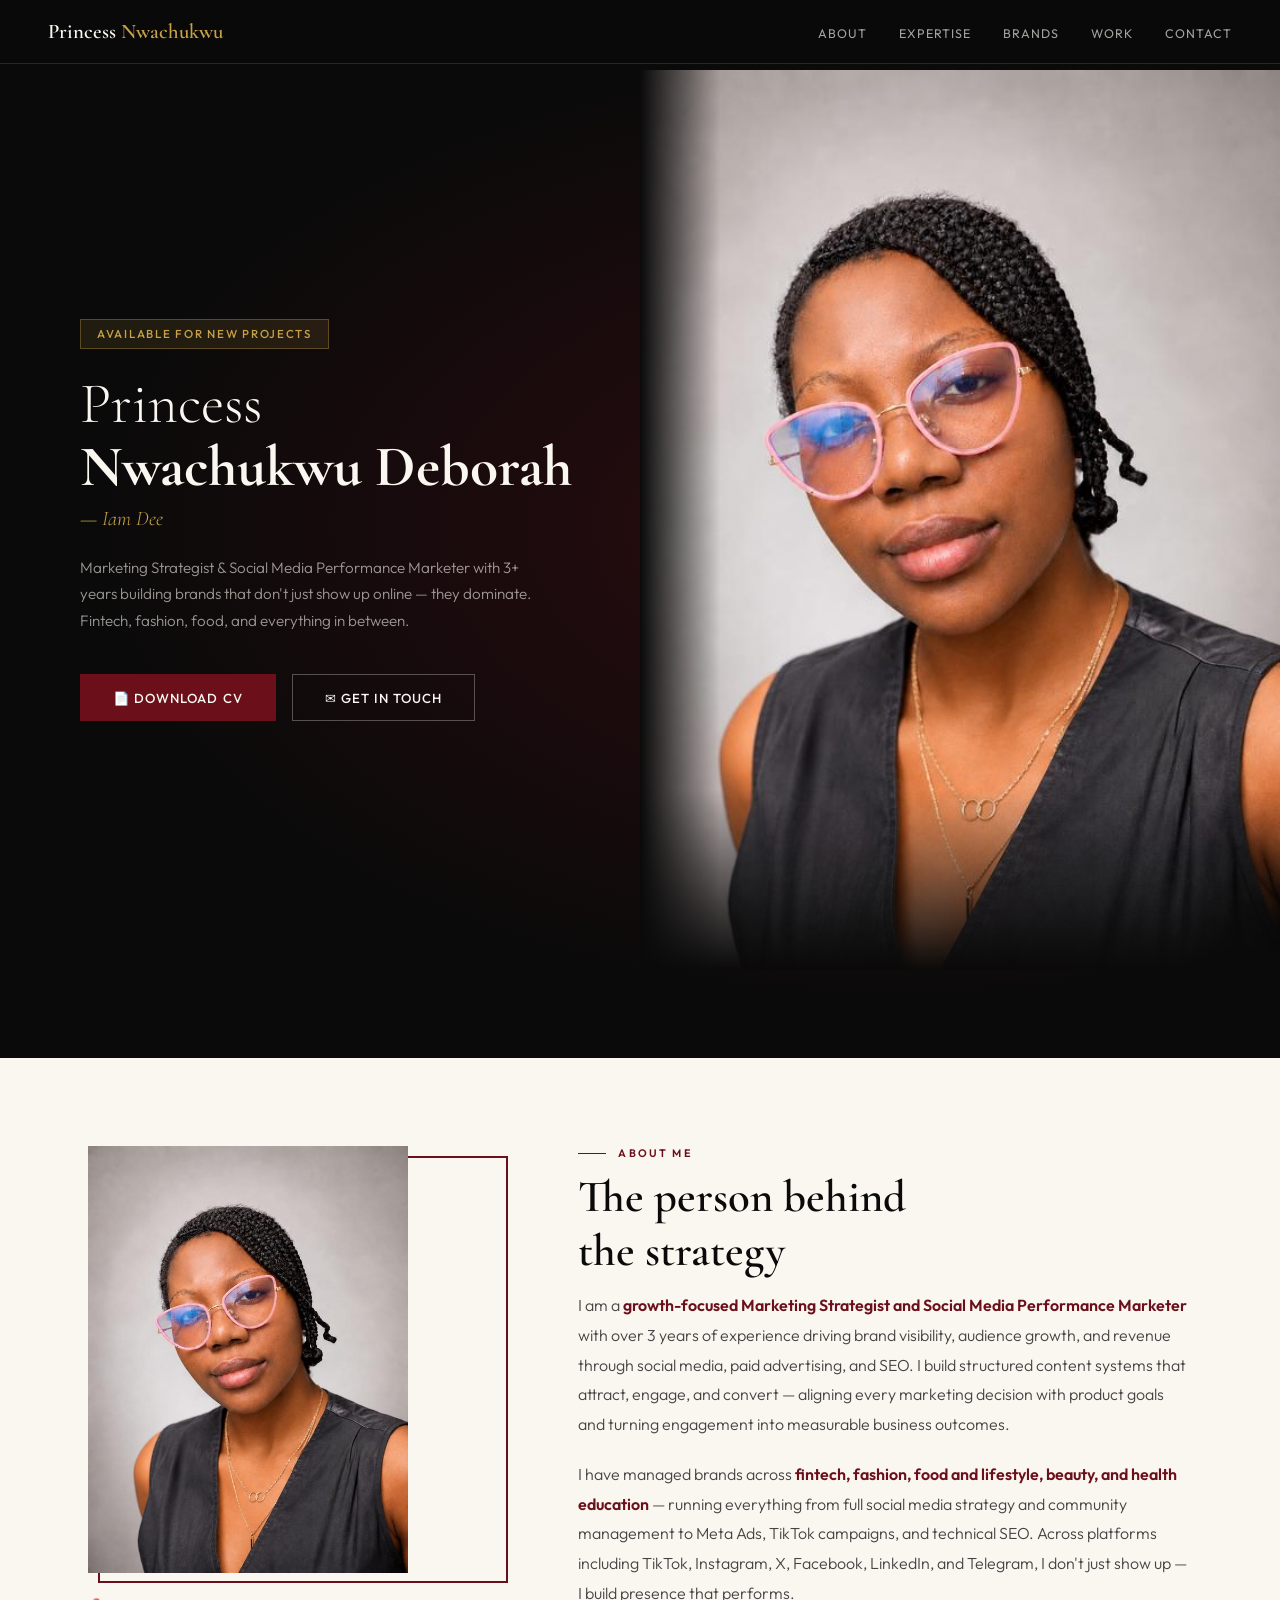
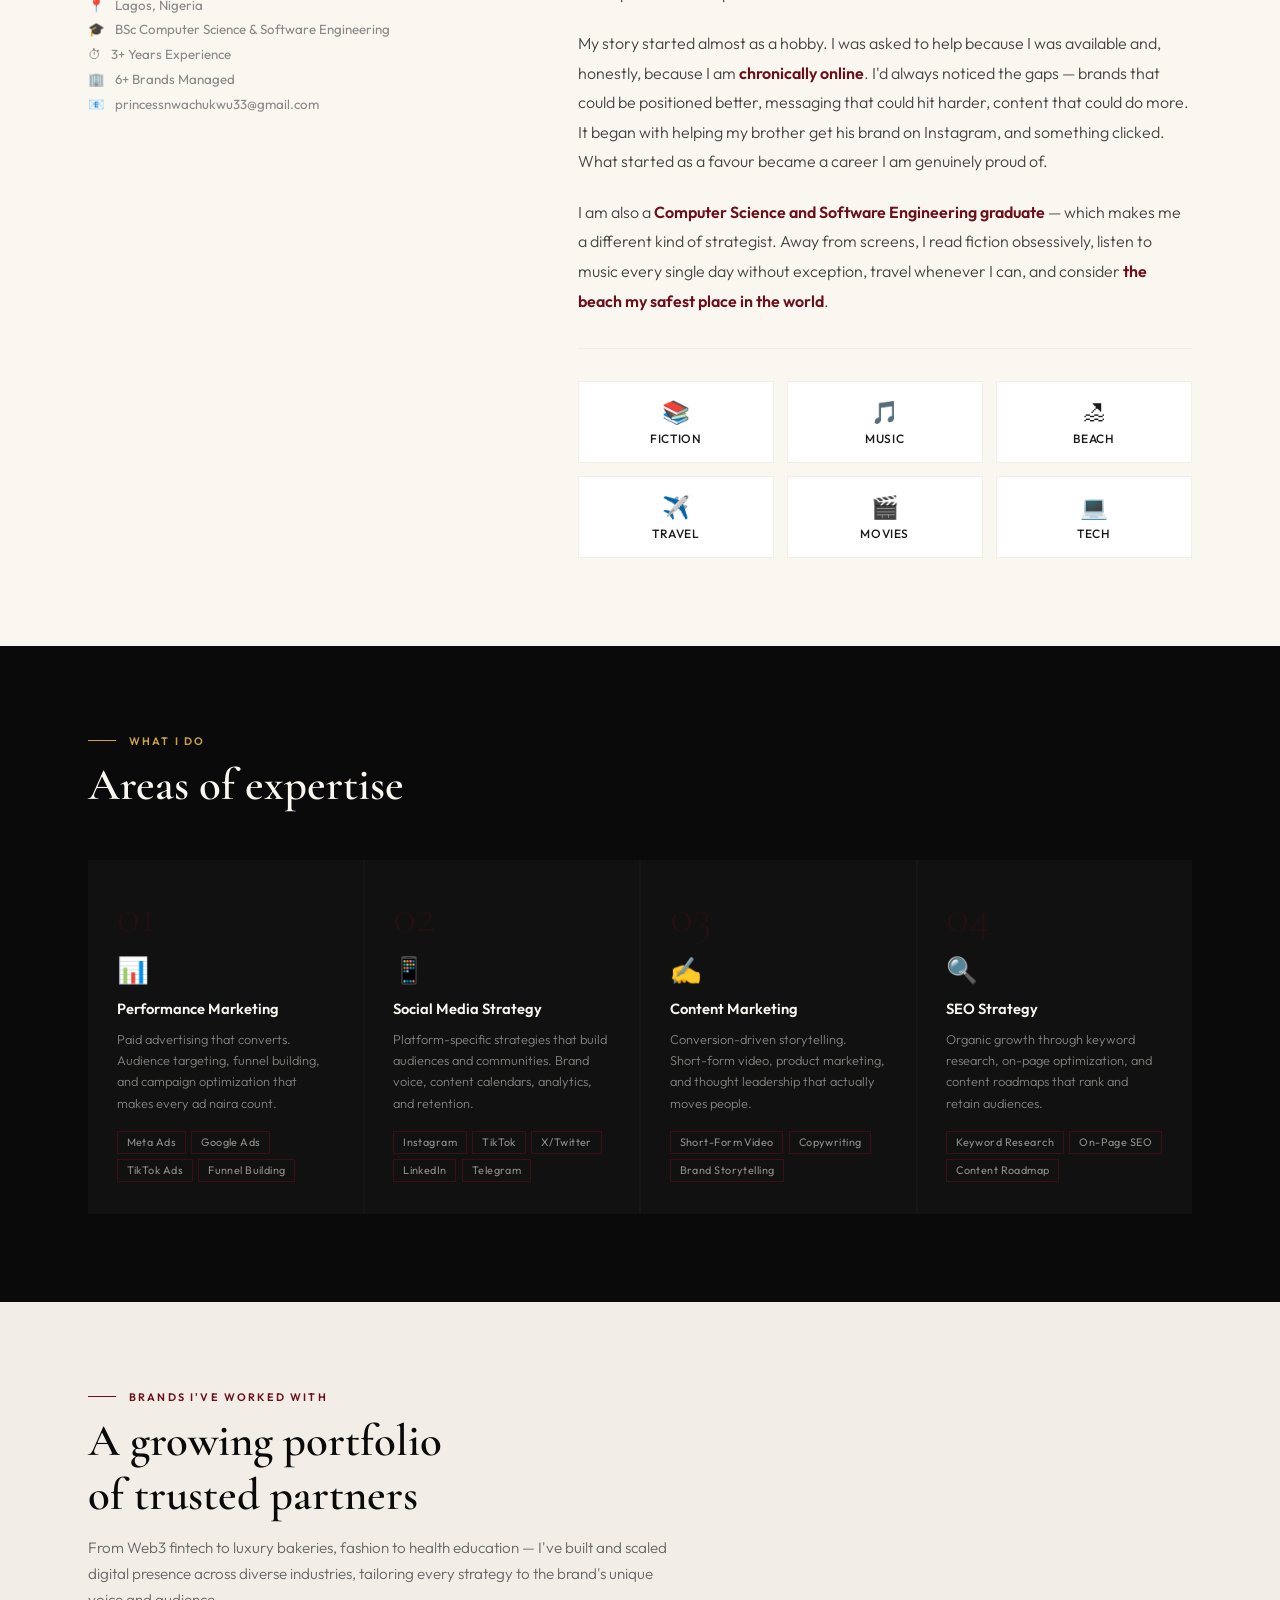
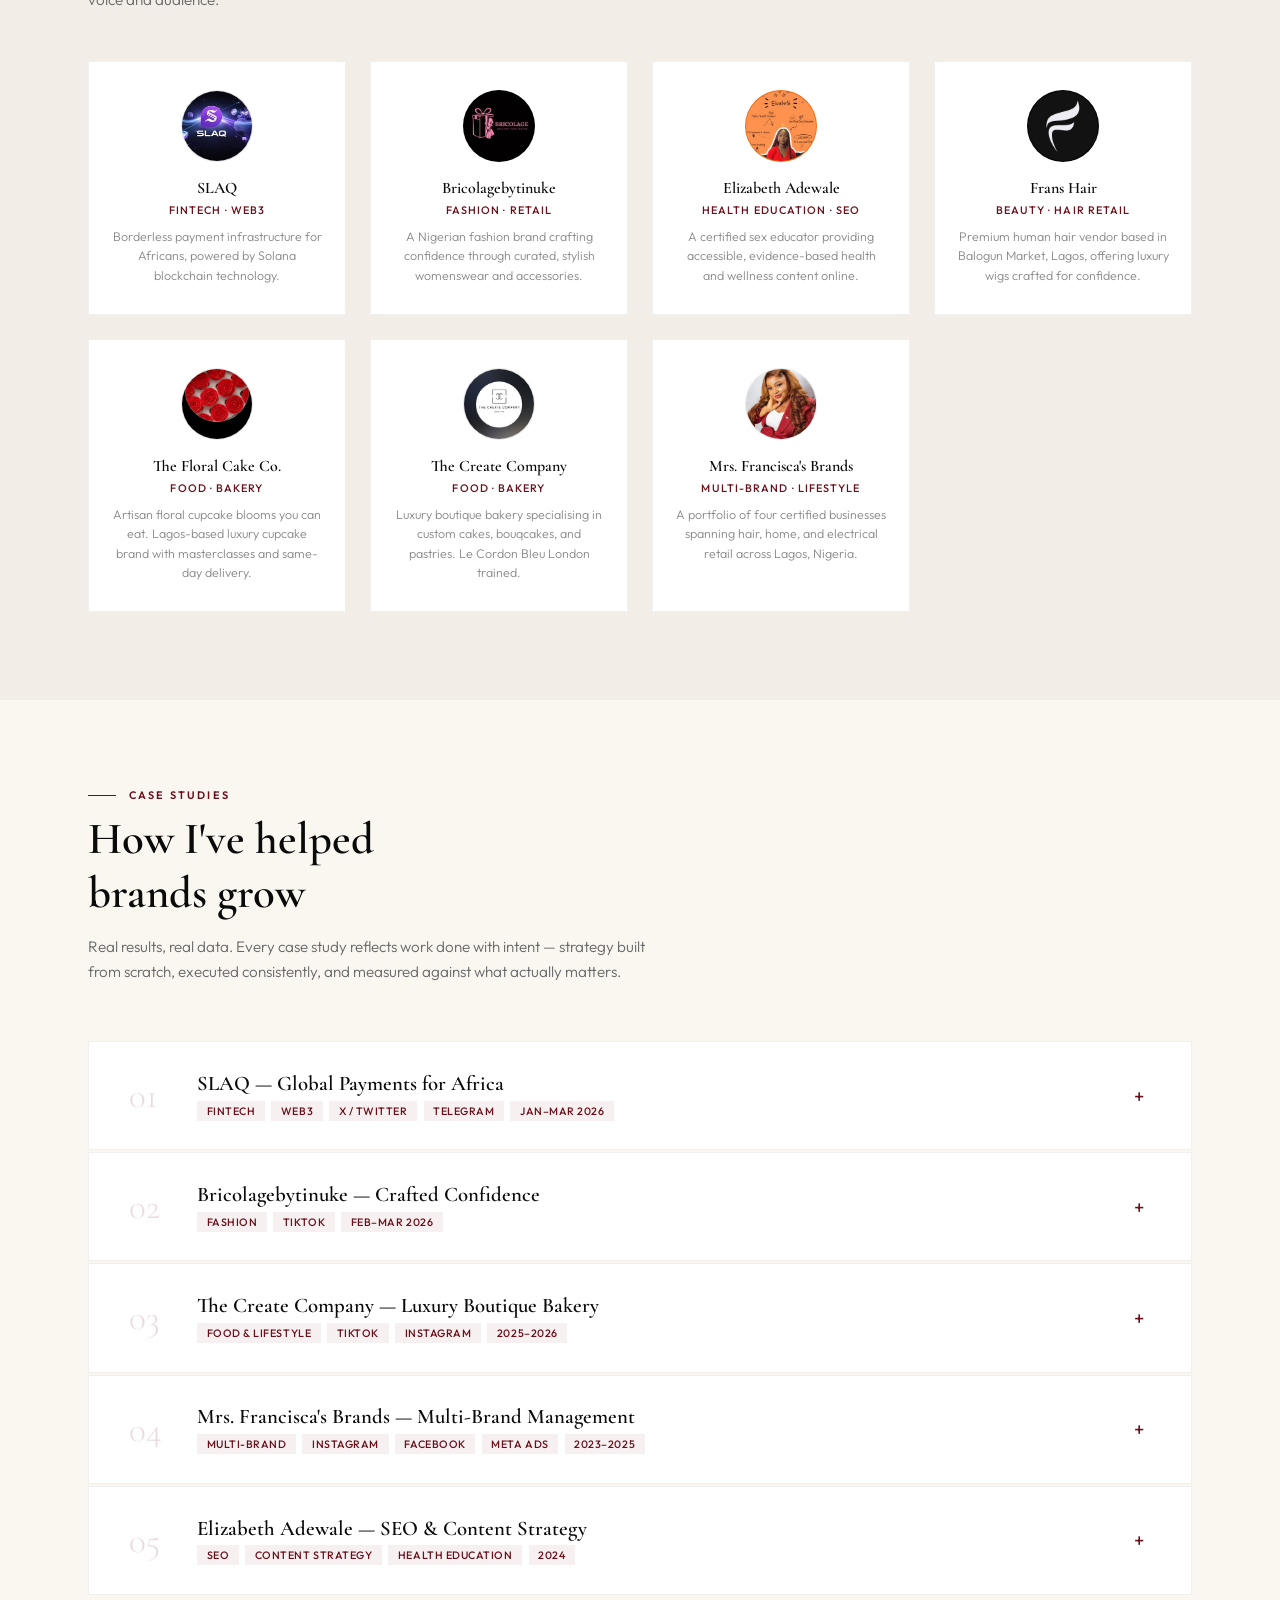
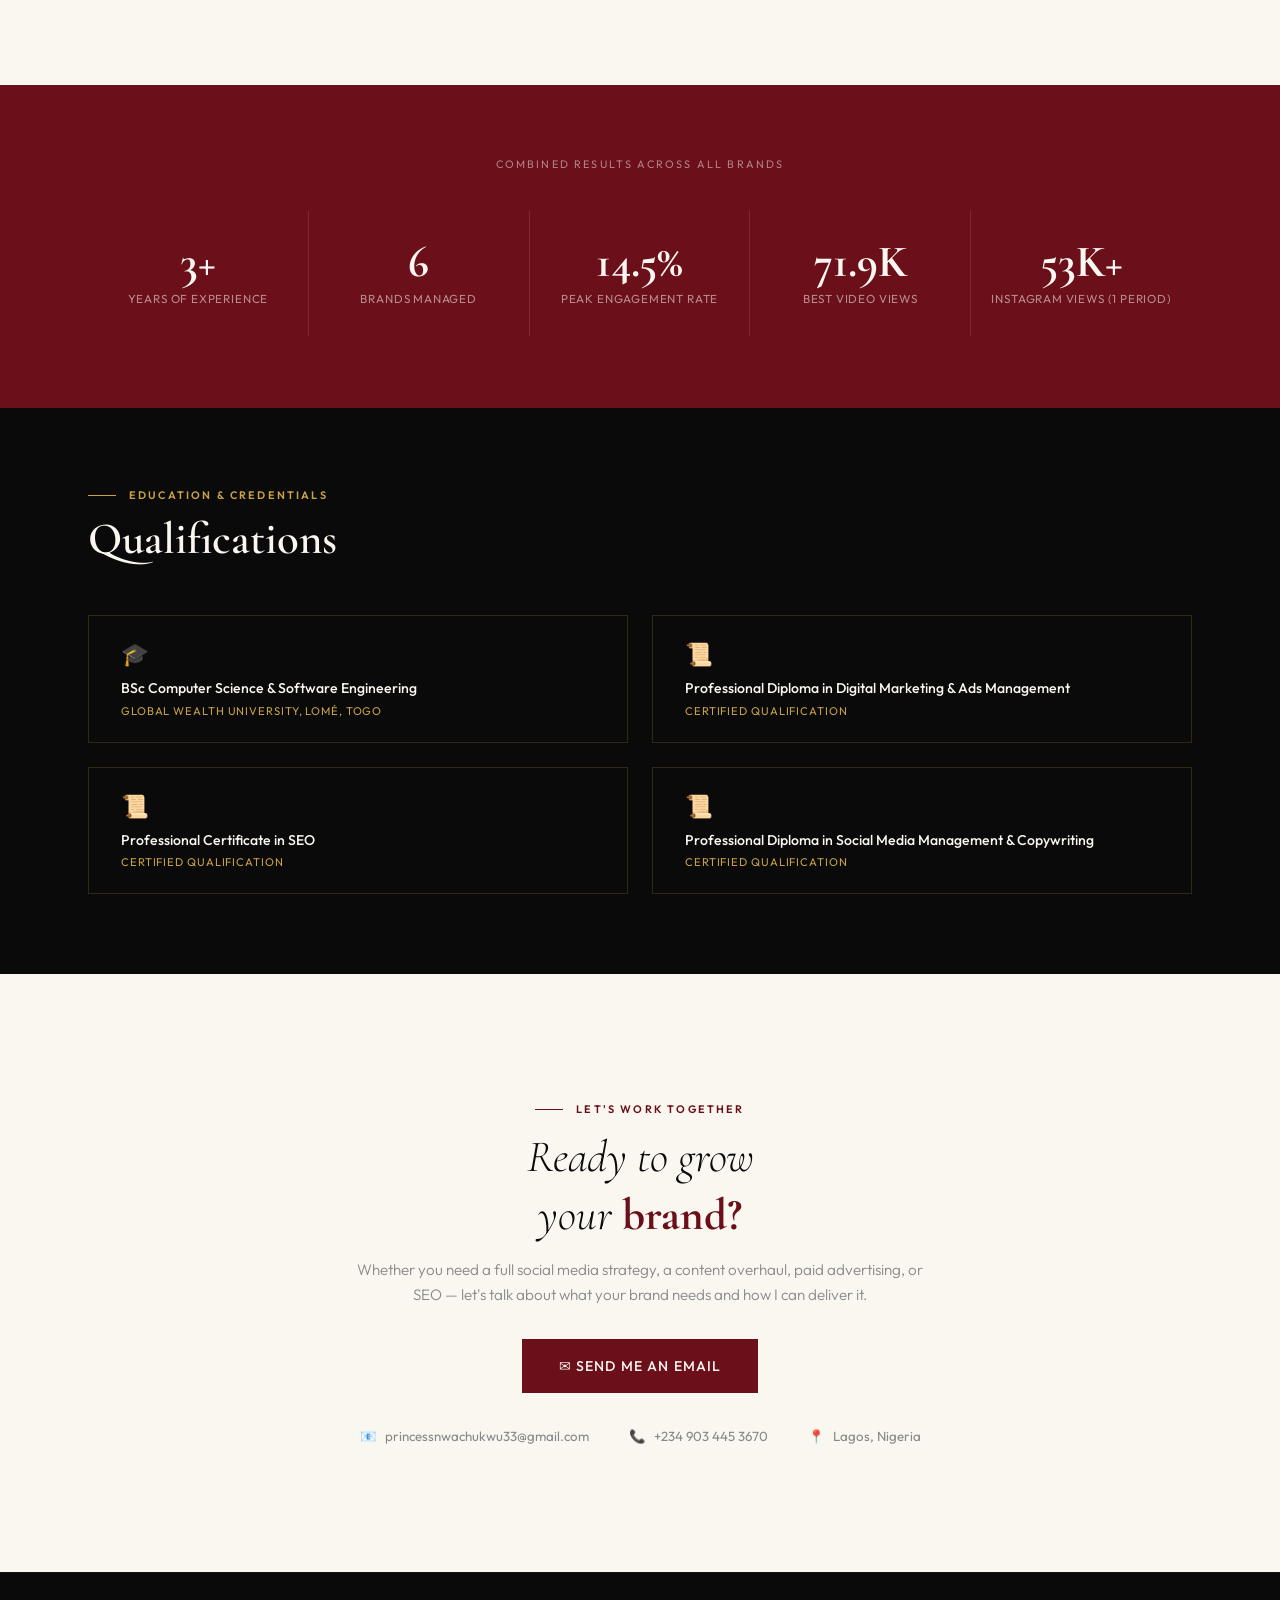
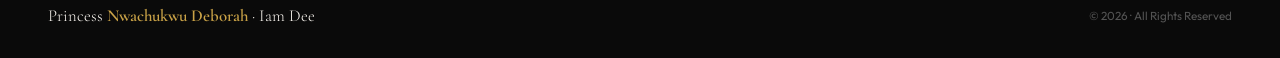
==== index.html @ 227c0697 "initial push" ====
<!DOCTYPE html>
<html lang="en">

<head>
  <meta charset="UTF-8">
  <meta name="viewport" content="width=device-width, initial-scale=1.0">
  <title>Princess Nwachukwu Deborah | Iam Dee</title>
  <link
    href="https://fonts.googleapis.com/css2?family=Cormorant+Garamond:ital,wght@0,300;0,400;0,600;0,700;1,300;1,400&family=Outfit:wght@300;400;500;600;700&display=swap"
    rel="stylesheet">
  <link rel="stylesheet" href="asset/css/style.css">
</head>

<body>

  <nav>
    <div class="nav-logo">Princess <span>Nwachukwu</span></div>
    <ul class="nav-links">
      <li><a href="#about">About</a></li>
      <li><a href="#expertise">Expertise</a></li>
      <li><a href="#brands">Brands</a></li>
      <li><a href="#work">Work</a></li>
      <li><a href="#contact">Contact</a></li>
    </ul>
  </nav>

  <section id="hero">
    <div class="hero-text">
      <div class="hero-tag">Available for New Projects</div>
      <h1 class="hero-name">Princess<strong>Nwachukwu Deborah</strong></h1>
      <p class="hero-alias">— Iam Dee</p>
      <p class="hero-desc">Marketing Strategist &amp; Social Media Performance Marketer with 3+ years building brands
        that don't just show up online — they dominate. Fintech, fashion, food, and everything in between.</p>
      <div class="hero-btns">
        <a href="[data-uri]"
          download="Princess_Nwachukwu_Deborah_CV.pdf" class="hero-cta">📄 Download CV</a>
        <a href="mailto:princessnwachukwu33@gmail.com" class="hero-cta outline">✉ Get in Touch</a>
      </div>
    </div>
    <div class="hero-image">
      <img
        src="[data-uri]"
        alt="Princess Nwachukwu Deborah">
    </div>
  </section>

  <section id="about">
    <div class="container">
      <div class="about-grid">
        <div class="about-left fade-up">
          <div class="about-photo-wrap">
            <img
              src="[data-uri]"
              alt="Princess Nwachukwu Deborah">
          </div>
          <div class="quick-facts">
            <div class="fact"><span>📍</span><span>Lagos, Nigeria</span></div>
            <div class="fact"><span>🎓</span><span>BSc Computer Science &amp; Software Engineering</span></div>
            <div class="fact"><span>⏱</span><span>3+ Years Experience</span></div>
            <div class="fact"><span>🏢</span><span>6+ Brands Managed</span></div>
            <div class="fact"><span>📧</span><span>princessnwachukwu33@gmail.com</span></div>
          </div>
        </div>
        <div class="fade-up">
          <div class="section-label">About Me</div>
          <h2 class="section-title">The person behind<br>the strategy</h2>
          <div class="about-body">
            <p>I am a <strong>growth-focused Marketing Strategist and Social Media Performance Marketer</strong> with
              over 3 years of experience driving brand visibility, audience growth, and revenue through social media,
              paid advertising, and SEO. I build structured content systems that attract, engage, and convert — aligning
              every marketing decision with product goals and turning engagement into measurable business outcomes.</p>
            <p>I have managed brands across <strong>fintech, fashion, food and lifestyle, beauty, and health
                education</strong> — running everything from full social media strategy and community management to Meta
              Ads, TikTok campaigns, and technical SEO. Across platforms including TikTok, Instagram, X, Facebook,
              LinkedIn, and Telegram, I don't just show up — I build presence that performs.</p>
            <p>My story started almost as a hobby. I was asked to help because I was available and, honestly, because I
              am <strong>chronically online</strong>. I'd always noticed the gaps — brands that could be positioned
              better, messaging that could hit harder, content that could do more. It began with helping my brother get
              his brand on Instagram, and something clicked. What started as a favour became a career I am genuinely
              proud of.</p>
            <p>I am also a <strong>Computer Science and Software Engineering graduate</strong> — which makes me a
              different kind of strategist. Away from screens, I read fiction obsessively, listen to music every single
              day without exception, travel whenever I can, and consider <strong>the beach my safest place in the
                world</strong>.</p>
          </div>
          <div class="interests-grid">
            <div class="int-item">
              <div class="int-emoji">📚</div>
              <div class="int-label">Fiction</div>
            </div>
            <div class="int-item">
              <div class="int-emoji">🎵</div>
              <div class="int-label">Music</div>
            </div>
            <div class="int-item">
              <div class="int-emoji">🏖</div>
              <div class="int-label">Beach</div>
            </div>
            <div class="int-item">
              <div class="int-emoji">✈️</div>
              <div class="int-label">Travel</div>
            </div>
            <div class="int-item">
              <div class="int-emoji">🎬</div>
              <div class="int-label">Movies</div>
            </div>
            <div class="int-item">
              <div class="int-emoji">💻</div>
              <div class="int-label">Tech</div>
            </div>
          </div>
        </div>
      </div>
    </div>
  </section>

  <section id="expertise">
    <div class="container">
      <div class="section-label">What I Do</div>
      <h2 class="section-title">Areas of expertise</h2>
      <div class="exp-grid">
        <div class="exp-card fade-up">
          <div class="exp-num">01</div><span class="exp-icon">📊</span>
          <div class="exp-title">Performance Marketing</div>
          <div class="exp-desc">Paid advertising that converts. Audience targeting, funnel building, and campaign
            optimization that makes every ad naira count.</div>
          <div class="exp-tags"><span class="etag">Meta Ads</span><span class="etag">Google Ads</span><span
              class="etag">TikTok Ads</span><span class="etag">Funnel Building</span></div>
        </div>
        <div class="exp-card fade-up">
          <div class="exp-num">02</div><span class="exp-icon">📱</span>
          <div class="exp-title">Social Media Strategy</div>
          <div class="exp-desc">Platform-specific strategies that build audiences and communities. Brand voice, content
            calendars, analytics, and retention.</div>
          <div class="exp-tags"><span class="etag">Instagram</span><span class="etag">TikTok</span><span
              class="etag">X/Twitter</span><span class="etag">LinkedIn</span><span class="etag">Telegram</span></div>
        </div>
        <div class="exp-card fade-up">
          <div class="exp-num">03</div><span class="exp-icon">✍️</span>
          <div class="exp-title">Content Marketing</div>
          <div class="exp-desc">Conversion-driven storytelling. Short-form video, product marketing, and thought
            leadership that actually moves people.</div>
          <div class="exp-tags"><span class="etag">Short-Form Video</span><span class="etag">Copywriting</span><span
              class="etag">Brand Storytelling</span></div>
        </div>
        <div class="exp-card fade-up">
          <div class="exp-num">04</div><span class="exp-icon">🔍</span>
          <div class="exp-title">SEO Strategy</div>
          <div class="exp-desc">Organic growth through keyword research, on-page optimization, and content roadmaps that
            rank and retain audiences.</div>
          <div class="exp-tags"><span class="etag">Keyword Research</span><span class="etag">On-Page SEO</span><span
              class="etag">Content Roadmap</span></div>
        </div>
      </div>
    </div>
  </section>

  <section id="brands">
    <div class="container">
      <div class="section-label">Brands I've Worked With</div>
      <h2 class="section-title">A growing portfolio<br>of trusted partners</h2>
      <div class="brands-intro">
        <p>From Web3 fintech to luxury bakeries, fashion to health education — I've built and scaled digital presence
          across diverse industries, tailoring every strategy to the brand's unique voice and audience.</p>
      </div>
      <div class="brands-grid">
        <div class="brand-card fade-up">
          <div class="brand-logo-wrap"><img
              src="[data-uri]"
              alt="SLAQ"></div>
          <div class="brand-name">SLAQ</div>
          <div class="brand-industry">Fintech · Web3</div>
          <div class="brand-desc">Borderless payment infrastructure for Africans, powered by Solana blockchain
            technology.</div>
        </div>
        <div class="brand-card fade-up">
          <div class="brand-logo-wrap" style="background:#000;"><img
              src="[data-uri]"
              alt="Bricolagebytinuke"></div>
          <div class="brand-name">Bricolagebytinuke</div>
          <div class="brand-industry">Fashion · Retail</div>
          <div class="brand-desc">A Nigerian fashion brand crafting confidence through curated, stylish womenswear and
            accessories.</div>
        </div>
        <div class="brand-card fade-up">
          <div class="brand-logo-wrap" style="background:#f97316;"><img
              src="[data-uri]"
              alt="Elizabeth Adewale"></div>
          <div class="brand-name">Elizabeth Adewale</div>
          <div class="brand-industry">Health Education · SEO</div>
          <div class="brand-desc">A certified sex educator providing accessible, evidence-based health and wellness
            content online.</div>
        </div>
        <div class="brand-card fade-up">
          <div class="brand-logo-wrap" style="background:#000;"><img
              src="[data-uri]"
              alt="Frans Hair"></div>
          <div class="brand-name">Frans Hair</div>
          <div class="brand-industry">Beauty · Hair Retail</div>
          <div class="brand-desc">Premium human hair vendor based in Balogun Market, Lagos, offering luxury wigs crafted
            for confidence.</div>
        </div>
        <div class="brand-card fade-up">
          <div class="brand-logo-wrap"><img
              src="[data-uri]"
              alt="Floral Cake Co"></div>
          <div class="brand-name">The Floral Cake Co.</div>
          <div class="brand-industry">Food · Bakery</div>
          <div class="brand-desc">Artisan floral cupcake blooms you can eat. Lagos-based luxury cupcake brand with
            masterclasses and same-day delivery.</div>
        </div>
        <div class="brand-card fade-up">
          <div class="brand-logo-wrap"><img
              src="[data-uri]"
              alt="The Create Company"></div>
          <div class="brand-name">The Create Company</div>
          <div class="brand-industry">Food · Bakery</div>
          <div class="brand-desc">Luxury boutique bakery specialising in custom cakes, bouqcakes, and pastries. Le
            Cordon Bleu London trained.</div>
        </div>
        <div class="brand-card fade-up">
          <div class="brand-logo-wrap"><img
              src="[data-uri]"
              alt="Mrs Francisca"></div>
          <div class="brand-name">Mrs. Francisca's Brands</div>
          <div class="brand-industry">Multi-Brand · Lifestyle</div>
          <div class="brand-desc">A portfolio of four certified businesses spanning hair, home, and electrical retail
            across Lagos, Nigeria.</div>
        </div>
      </div>
    </div>
  </section>

  <section id="work">
    <div class="container">
      <div class="section-label">Case Studies</div>
      <h2 class="section-title">How I've helped<br>brands grow</h2>
      <div class="work-intro">
        <p>Real results, real data. Every case study reflects work done with intent — strategy built from scratch,
          executed consistently, and measured against what actually matters.</p>
      </div>

      <div class="case-study fade-up">
        <div class="cs-header" onclick="toggleCase(this)">
          <div class="cs-num">01</div>
          <div>
            <div class="cs-brand">SLAQ — Global Payments for Africa</div>
            <div class="cs-tags"><span class="cs-tag">Fintech</span><span class="cs-tag">Web3</span><span
                class="cs-tag">X / Twitter</span><span class="cs-tag">Telegram</span><span class="cs-tag">Jan–Mar
                2026</span></div>
          </div>
          <div class="cs-toggle">+</div>
        </div>
        <div class="cs-body">
          <div class="cs-grid">
            <div>
              <div class="cs-section-title">The Challenge</div>
              <p class="cs-text">SLAQ launched into a competitive Web3/fintech space with virtually no social presence —
                9 X followers and a Telegram community of 3 members. The mandate: build credibility, grow community, and
                drive awareness for borderless African payments — fast.</p>
            </div>
            <div>
              <div class="cs-section-title">The Strategy</div>
              <p class="cs-text">Built a bold, punchy brand voice that translated complex blockchain payment features
                into sharp, accessible copy. Led educational-first content that established authority before
                product-pushing. Leveraged strategic community tagging for organic reach and managed Telegram daily to
                build user trust.</p>
            </div>
            <div>
              <div class="cs-section-title">Content Approach</div>
              <p class="cs-text">Conversion-driven copywriting with fintech/Web3 tone. Product feature launches framed
                as audience wins. Launch countdown content. Community engagement on Telegram built around consistency
                and responsiveness.</p>
            </div>
            <div class="cs-metrics">
              <div class="metric-box">
                <div class="metric-value">+1,144%</div>
                <div class="metric-label">X Follower Growth (9 → 112)</div>
              </div>
              <div class="metric-box">
                <div class="metric-value">+2,267%</div>
                <div class="metric-label">Telegram Growth (3 → 71)</div>
              </div>
              <div class="metric-box">
                <div class="metric-value">14.5%</div>
                <div class="metric-label">Engagement Rate (avg 1–3%)</div>
              </div>
              <div class="metric-box">
                <div class="metric-value">10.7K</div>
                <div class="metric-label">Total Impressions</div>
              </div>
              <div class="metric-box">
                <div class="metric-value">1.5K</div>
                <div class="metric-label">Total Engagements</div>
              </div>
              <div class="metric-box">
                <div class="metric-value">1.6K</div>
                <div class="metric-label">Best Post Impressions</div>
              </div>
            </div>
          </div>
        </div>
      </div>

      <div class="case-study fade-up">
        <div class="cs-header" onclick="toggleCase(this)">
          <div class="cs-num">02</div>
          <div>
            <div class="cs-brand">Bricolagebytinuke — Crafted Confidence</div>
            <div class="cs-tags"><span class="cs-tag">Fashion</span><span class="cs-tag">TikTok</span><span
                class="cs-tag">Feb–Mar 2026</span></div>
          </div>
          <div class="cs-toggle">+</div>
        </div>
        <div class="cs-body">
          <div class="cs-grid">
            <div>
              <div class="cs-section-title">The Challenge</div>
              <p class="cs-text">Establish a TikTok presence from scratch with 175 followers and near-zero digital
                footprint. The goal: introduce a Nigerian fashion brand authentically to a young, style-savvy audience
                and build a real community — not just a follower count.</p>
            </div>
            <div>
              <div class="cs-section-title">The Strategy</div>
              <p class="cs-text">Built a multi-pillar content strategy around trending audio, styling videos, POV
                content, snitching content, product making processes, and strategic content repurposing. Month 1 for
                testing; Month 2 for acceleration — every metric tripled.</p>
            </div>
            <div>
              <div class="cs-section-title">Standout Result</div>
              <p class="cs-text">Content repurposing proved transformative — a second repurposed version outperformed
                both the original and first version by +562 views, +54 likes, and +5 saves. Shares grew +314%,
                signalling an audience actively championing the brand.</p>
            </div>
            <div class="cs-metrics">
              <div class="metric-box">
                <div class="metric-value">+132%</div>
                <div class="metric-label">Follower Growth (175 → 406)</div>
              </div>
              <div class="metric-box">
                <div class="metric-value">+206%</div>
                <div class="metric-label">Views Growth (17K → 52K)</div>
              </div>
              <div class="metric-box">
                <div class="metric-value">+314%</div>
                <div class="metric-label">Shares Increase</div>
              </div>
              <div class="metric-box">
                <div class="metric-value">+227%</div>
                <div class="metric-label">Profile Visits (306 → 1,000)</div>
              </div>
              <div class="metric-box">
                <div class="metric-value">+209%</div>
                <div class="metric-label">Comments Growth</div>
              </div>
              <div class="metric-box">
                <div class="metric-value">+103%</div>
                <div class="metric-label">Saves Growth</div>
              </div>
            </div>
          </div>
        </div>
      </div>

      <div class="case-study fade-up">
        <div class="cs-header" onclick="toggleCase(this)">
          <div class="cs-num">03</div>
          <div>
            <div class="cs-brand">The Create Company — Luxury Boutique Bakery</div>
            <div class="cs-tags"><span class="cs-tag">Food &amp; Lifestyle</span><span class="cs-tag">TikTok</span><span
                class="cs-tag">Instagram</span><span class="cs-tag">2025–2026</span></div>
          </div>
          <div class="cs-toggle">+</div>
        </div>
        <div class="cs-body">
          <div class="cs-grid">
            <div>
              <div class="cs-section-title">The Challenge</div>
              <p class="cs-text">Build a TikTok strategy matching their product quality — Le Cordon Bleu London trained,
                luxury positioning — and an Instagram presence that converted viewers into paying customers across two
                sub-brands simultaneously.</p>
            </div>
            <div>
              <div class="cs-section-title">The Strategy</div>
              <p class="cs-text">TikTok growth centred on aesthetic product videos, behind-the-scenes baking content,
                and real-world cultural moments. When the opportunity to document @IShowSpeed's 21st birthday cake
                emerged, it was executed strategically — resulting in the brand's most viral content series.</p>
            </div>
            <div>
              <div class="cs-section-title">Viral Highlight</div>
              <p class="cs-text">The IShowSpeed birthday cake series became the brand's defining content moment — top
                video hit 71.9K views, with related videos at 52.4K, 38.2K, 36.3K, and 35K. This single campaign placed
                the brand in front of an international audience.</p>
            </div>
            <div class="cs-metrics">
              <div class="metric-box">
                <div class="metric-value">+219%</div>
                <div class="metric-label">TikTok Followers (1,301 → 4,144)</div>
              </div>
              <div class="metric-box">
                <div class="metric-value">71.9K</div>
                <div class="metric-label">Top Video Views</div>
              </div>
              <div class="metric-box">
                <div class="metric-value">53,839</div>
                <div class="metric-label">Instagram Views (1 Period)</div>
              </div>
              <div class="metric-box">
                <div class="metric-value">+401%</div>
                <div class="metric-label">Accounts Reached Growth</div>
              </div>
              <div class="metric-box">
                <div class="metric-value">99.3%</div>
                <div class="metric-label">Organic Interactions</div>
              </div>
              <div class="metric-box">
                <div class="metric-value">267</div>
                <div class="metric-label">Link Clicks from Ads</div>
              </div>
            </div>
          </div>
        </div>
      </div>

      <div class="case-study fade-up">
        <div class="cs-header" onclick="toggleCase(this)">
          <div class="cs-num">04</div>
          <div>
            <div class="cs-brand">Mrs. Francisca's Brands — Multi-Brand Management</div>
            <div class="cs-tags"><span class="cs-tag">Multi-Brand</span><span class="cs-tag">Instagram</span><span
                class="cs-tag">Facebook</span><span class="cs-tag">Meta Ads</span><span class="cs-tag">2023–2025</span>
            </div>
          </div>
          <div class="cs-toggle">+</div>
        </div>
        <div class="cs-body">
          <div class="cs-grid">
            <div>
              <div class="cs-section-title">The Challenge</div>
              <p class="cs-text">Managing four distinct brands simultaneously — Frans Hair, Frans Beddings, Senchris
                Electrical Ventures, and Mrs. Francisca's personal brand — each with separate target audiences, product
                categories, and brand identities.</p>
            </div>
            <div>
              <div class="cs-section-title">The Strategy</div>
              <p class="cs-text">Built entirely separate marketing strategies per audience segment. Independent Meta Ads
                campaigns with distinct targeting per brand. Managed WhatsApp customer engagement alongside Instagram
                and Facebook to support the full customer journey from discovery to purchase.</p>
            </div>
            <div>
              <div class="cs-section-title">Results</div>
              <p class="cs-text">Frans Hair grew from under 2,000 to 8,259 Instagram followers (verified account),
                representing over 300% growth. The personal brand reached 5.7K Facebook followers. Consistent content
                and paid strategy kept all four brands active and converting for two years.</p>
            </div>
            <div class="cs-metrics">
              <div class="metric-box">
                <div class="metric-value">8,259</div>
                <div class="metric-label">Frans Hair Instagram Followers ✓</div>
              </div>
              <div class="metric-box">
                <div class="metric-value">+300%</div>
                <div class="metric-label">Frans Hair Follower Growth</div>
              </div>
              <div class="metric-box">
                <div class="metric-value">5.7K</div>
                <div class="metric-label">Personal Brand Facebook</div>
              </div>
              <div class="metric-box">
                <div class="metric-value">4</div>
                <div class="metric-label">Brands Managed Simultaneously</div>
              </div>
              <div class="metric-box">
                <div class="metric-value">2 Yrs</div>
                <div class="metric-label">Consistent Management</div>
              </div>
              <div class="metric-box">
                <div class="metric-value">✓</div>
                <div class="metric-label">Meta Ads · WhatsApp CRM · Strategy</div>
              </div>
            </div>
          </div>
        </div>
      </div>

      <div class="case-study fade-up">
        <div class="cs-header" onclick="toggleCase(this)">
          <div class="cs-num">05</div>
          <div>
            <div class="cs-brand">Elizabeth Adewale — SEO &amp; Content Strategy</div>
            <div class="cs-tags"><span class="cs-tag">SEO</span><span class="cs-tag">Content Strategy</span><span
                class="cs-tag">Health Education</span><span class="cs-tag">2024</span></div>
          </div>
          <div class="cs-toggle">+</div>
        </div>
        <div class="cs-body">
          <div class="cs-grid">
            <div>
              <div class="cs-section-title">The Challenge</div>
              <p class="cs-text">Grow organic search traffic for a health education platform covering sexual health and
                reproductive health — a niche requiring both technical SEO precision and content sensitivity to build
                genuine authority.</p>
            </div>
            <div>
              <div class="cs-section-title">The Strategy</div>
              <p class="cs-text">Full keyword gap analysis, restructured page hierarchies, rewrote meta titles and
                descriptions, built internal linking systems, and developed a 4-week content roadmap. Tracked all
                performance through Google Search Console and Analytics.</p>
            </div>
            <div>
              <div class="cs-section-title">Technical Wins</div>
              <p class="cs-text">Achieved PageSpeed Insights scores of 98/100 on mobile and 100/100 on desktop — a
                near-perfect benchmark. Google Search Console sent a milestone notification: 120 clicks from organic
                search in a single 28-day period.</p>
            </div>
            <div class="cs-metrics">
              <div class="metric-box">
                <div class="metric-value">+20%</div>
                <div class="metric-label">Organic Traffic (Month-over-Month)</div>
              </div>
              <div class="metric-box">
                <div class="metric-value">+35%</div>
                <div class="metric-label">Avg. Time on Page</div>
              </div>
              <div class="metric-box">
                <div class="metric-value">98/100</div>
                <div class="metric-label">PageSpeed Mobile Score</div>
              </div>
              <div class="metric-box">
                <div class="metric-value">100/100</div>
                <div class="metric-label">PageSpeed Desktop Score</div>
              </div>
              <div class="metric-box">
                <div class="metric-value">120</div>
                <div class="metric-label">Google Search Clicks in 28 Days</div>
              </div>
              <div class="metric-box">
                <div class="metric-value">85</div>
                <div class="metric-label">SEO Score · 100 Best Practices</div>
              </div>
            </div>
          </div>
        </div>
      </div>

    </div>
  </section>

  <section id="stats">
    <div class="container">
      <div class="stats-label">Combined Results Across All Brands</div>
      <div class="stats-grid">
        <div class="stat-item">
          <div class="stat-number">3+</div>
          <div class="stat-label">Years of Experience</div>
        </div>
        <div class="stat-item">
          <div class="stat-number">6</div>
          <div class="stat-label">Brands Managed</div>
        </div>
        <div class="stat-item">
          <div class="stat-number">14.5%</div>
          <div class="stat-label">Peak Engagement Rate</div>
        </div>
        <div class="stat-item">
          <div class="stat-number">71.9K</div>
          <div class="stat-label">Best Video Views</div>
        </div>
        <div class="stat-item">
          <div class="stat-number">53K+</div>
          <div class="stat-label">Instagram Views (1 Period)</div>
        </div>
      </div>
    </div>
  </section>

  <section id="certs">
    <div class="container">
      <div class="section-label">Education &amp; Credentials</div>
      <h2 class="section-title">Qualifications</h2>
      <div class="certs-grid">
        <div class="cert-card fade-up">
          <div class="cert-icon">🎓</div>
          <div class="cert-title">BSc Computer Science &amp; Software Engineering</div>
          <div class="cert-type">Global Wealth University, Lomé, Togo</div>
        </div>
        <div class="cert-card fade-up">
          <div class="cert-icon">📜</div>
          <div class="cert-title">Professional Diploma in Digital Marketing &amp; Ads Management</div>
          <div class="cert-type">Certified Qualification</div>
        </div>
        <div class="cert-card fade-up">
          <div class="cert-icon">📜</div>
          <div class="cert-title">Professional Certificate in SEO</div>
          <div class="cert-type">Certified Qualification</div>
        </div>
        <div class="cert-card fade-up">
          <div class="cert-icon">📜</div>
          <div class="cert-title">Professional Diploma in Social Media Management &amp; Copywriting</div>
          <div class="cert-type">Certified Qualification</div>
        </div>
      </div>
    </div>
  </section>

  <section id="contact">
    <div class="container">
      <div class="contact-inner">
        <div class="section-label" style="justify-content:center;">Let's Work Together</div>
        <h2 class="contact-tagline">Ready to grow<br>your <strong>brand?</strong></h2>
        <p class="contact-sub">Whether you need a full social media strategy, a content overhaul, paid advertising, or
          SEO — let's talk about what your brand needs and how I can deliver it.</p>
        <a href="mailto:princessnwachukwu33@gmail.com" class="contact-btn">✉ Send Me an Email</a>
        <div class="contact-details">
          <div class="cdet"><span>📧</span><span>princessnwachukwu33@gmail.com</span></div>
          <div class="cdet"><span>📞</span><span>+234 903 445 3670</span></div>
          <div class="cdet"><span>📍</span><span>Lagos, Nigeria</span></div>
        </div>
      </div>
    </div>
  </section>

  <footer>
    <div class="footer-brand">Princess <span>Nwachukwu Deborah</span> · Iam Dee</div>
    <div class="footer-copy">© 2026 · All Rights Reserved</div>
  </footer>
  <script src="asset/js/main.js"></script>
</body>

</html>
---- asset/css/style.css ----
:root {
    --m: #6B0F1A;
    --ow: #FAF6F0;
    --ow2: #F2EDE6;
    --blk: #0A0A0A;
    --gold: #C9A247;
    --gray: #888;
}

* {
    margin: 0;
    padding: 0;
    box-sizing: border-box;
}

html {
    scroll-behavior: smooth;
}

body {
    font-family: 'Outfit', sans-serif;
    background: var(--ow);
    color: #1a1a1a;
    overflow-x: hidden;
}

nav {
    position: fixed;
    top: 0;
    left: 0;
    right: 0;
    z-index: 1000;
    display: flex;
    justify-content: space-between;
    align-items: center;
    padding: 1.2rem 3rem;
    background: rgba(10, 10, 10, 0.97);
    backdrop-filter: blur(10px);
    border-bottom: 1px solid rgba(201, 162, 71, 0.2);
}

.nav-logo {
    font-family: 'Cormorant Garamond', serif;
    font-size: 1.3rem;
    font-weight: 600;
    color: var(--ow);
}

.nav-logo span {
    color: var(--gold);
}

.nav-links {
    display: flex;
    gap: 2rem;
    list-style: none;
}

.nav-links a {
    color: rgba(250, 246, 240, 0.65);
    text-decoration: none;
    font-size: 0.78rem;
    font-weight: 400;
    letter-spacing: 0.08em;
    text-transform: uppercase;
    transition: color 0.3s;
}

.nav-links a:hover {
    color: var(--gold);
}

#hero {
    min-height: 100vh;
    background: var(--blk);
    display: grid;
    grid-template-columns: 1fr 1fr;
    align-items: center;
    padding-top: 70px;
    position: relative;
    overflow: hidden;
}

#hero::before {
    content: '';
    position: absolute;
    inset: 0;
    background: radial-gradient(ellipse at 70% 50%, rgba(107, 15, 26, 0.35) 0%, transparent 65%);
    pointer-events: none;
}

.hero-text {
    padding: 4rem 3rem 4rem 5rem;
    z-index: 2;
    animation: fadeInLeft 0.9s ease forwards;
}

.hero-tag {
    display: inline-block;
    background: rgba(201, 162, 71, 0.12);
    border: 1px solid rgba(201, 162, 71, 0.35);
    color: var(--gold);
    font-size: 0.72rem;
    font-weight: 500;
    letter-spacing: 0.15em;
    text-transform: uppercase;
    padding: 0.4rem 1rem;
    margin-bottom: 1.5rem;
}

.hero-name {
    font-family: 'Cormorant Garamond', serif;
    font-size: clamp(2.5rem, 4.5vw, 4rem);
    font-weight: 300;
    color: var(--ow);
    line-height: 1.1;
    margin-bottom: 0.4rem;
}

.hero-name strong {
    font-weight: 700;
    display: block;
}

.hero-alias {
    font-family: 'Cormorant Garamond', serif;
    font-size: 1.3rem;
    font-style: italic;
    color: var(--gold);
    margin-bottom: 1.5rem;
    font-weight: 300;
}

.hero-desc {
    font-size: 0.95rem;
    color: rgba(250, 246, 240, 0.6);
    line-height: 1.75;
    max-width: 460px;
    margin-bottom: 2.5rem;
    font-weight: 300;
}

.hero-btns {
    display: flex;
    gap: 1rem;
    flex-wrap: wrap;
}

.hero-cta {
    display: inline-flex;
    align-items: center;
    gap: 0.6rem;
    background: var(--m);
    color: var(--ow);
    text-decoration: none;
    padding: 0.9rem 2rem;
    font-size: 0.82rem;
    font-weight: 500;
    letter-spacing: 0.08em;
    text-transform: uppercase;
    border: 1px solid var(--m);
    transition: all 0.3s;
    cursor: pointer;
}

.hero-cta:hover {
    background: transparent;
    border-color: var(--gold);
    color: var(--gold);
}

.hero-cta.outline {
    background: transparent;
    border-color: rgba(250, 246, 240, 0.3);
    color: var(--ow);
}

.hero-cta.outline:hover {
    border-color: var(--gold);
    color: var(--gold);
}

.hero-image {
    position: relative;
    height: 100vh;
    overflow: hidden;
}

.hero-image img {
    width: 100%;
    height: 100%;
    object-fit: cover;
    object-position: center top;
}

.hero-image::before {
    content: '';
    position: absolute;
    left: 0;
    top: 0;
    bottom: 0;
    width: 80px;
    background: linear-gradient(to right, var(--blk), transparent);
    z-index: 2;
}

.hero-image::after {
    content: '';
    position: absolute;
    bottom: 0;
    left: 0;
    right: 0;
    height: 180px;
    background: linear-gradient(to top, var(--blk), transparent);
    z-index: 2;
}

section {
    padding: 5.5rem 0;
}

.container {
    max-width: 1200px;
    margin: 0 auto;
    padding: 0 3rem;
}

.section-label {
    font-size: 0.68rem;
    font-weight: 600;
    letter-spacing: 0.2em;
    text-transform: uppercase;
    color: var(--m);
    margin-bottom: 0.7rem;
    display: flex;
    align-items: center;
    gap: 0.8rem;
}

.section-label::before {
    content: '';
    display: inline-block;
    width: 28px;
    height: 1px;
    background: var(--m);
}

.section-title {
    font-family: 'Cormorant Garamond', serif;
    font-size: clamp(1.9rem, 3.5vw, 2.8rem);
    font-weight: 600;
    line-height: 1.2;
    color: var(--blk);
    margin-bottom: 0.8rem;
}

#about {
    background: var(--ow);
}

.about-grid {
    display: grid;
    grid-template-columns: 1fr 1.5fr;
    gap: 5rem;
    align-items: start;
}

.about-left {
    position: sticky;
    top: 100px;
}

.about-photo-wrap {
    position: relative;
    margin-bottom: 1.5rem;
}

.about-photo-wrap img {
    width: 100%;
    max-width: 320px;
    aspect-ratio: 3/4;
    object-fit: cover;
    object-position: top;
    display: block;
}

.about-photo-wrap::after {
    content: '';
    position: absolute;
    bottom: -10px;
    right: -10px;
    left: 10px;
    top: 10px;
    border: 2px solid var(--m);
    z-index: -1;
}

.quick-facts {
    margin-top: 1.5rem;
    display: flex;
    flex-direction: column;
    gap: 0.55rem;
}

.fact {
    display: flex;
    align-items: center;
    gap: 0.6rem;
    font-size: 0.83rem;
    color: var(--gray);
}

.about-body {
    font-size: 1rem;
    line-height: 1.85;
    color: #444;
    font-weight: 300;
}

.about-body p {
    margin-bottom: 1.3rem;
}

.about-body strong {
    color: var(--m);
    font-weight: 600;
}

.interests-grid {
    display: grid;
    grid-template-columns: repeat(3, 1fr);
    gap: 0.8rem;
    margin-top: 2rem;
    padding-top: 2rem;
    border-top: 1px solid var(--ow2);
}

.int-item {
    text-align: center;
    padding: 1rem;
    background: white;
    border: 1px solid var(--ow2);
    transition: border-color 0.3s, transform 0.3s;
}

.int-item:hover {
    border-color: var(--m);
    transform: translateY(-3px);
}

.int-emoji {
    font-size: 1.4rem;
    margin-bottom: 0.3rem;
}

.int-label {
    font-size: 0.75rem;
    font-weight: 500;
    text-transform: uppercase;
    letter-spacing: 0.05em;
}

#expertise {
    background: var(--blk);
    color: var(--ow);
}

#expertise .section-title {
    color: var(--ow);
}

#expertise .section-label {
    color: var(--gold);
}

#expertise .section-label::before {
    background: var(--gold);
}

.exp-grid {
    display: grid;
    grid-template-columns: repeat(4, 1fr);
    gap: 2px;
    margin-top: 3rem;
    background: rgba(255, 255, 255, 0.05);
}

.exp-card {
    background: #111;
    padding: 2rem 1.8rem;
    position: relative;
    overflow: hidden;
    transition: background 0.3s;
}

.exp-card::before {
    content: '';
    position: absolute;
    bottom: 0;
    left: 0;
    right: 0;
    height: 2px;
    background: var(--m);
    transform: scaleX(0);
    transition: transform 0.3s;
    transform-origin: left;
}

.exp-card:hover::before {
    transform: scaleX(1);
}

.exp-card:hover {
    background: #161616;
}

.exp-num {
    font-family: 'Cormorant Garamond', serif;
    font-size: 3rem;
    font-weight: 300;
    color: rgba(107, 15, 26, 0.2);
    line-height: 1;
    margin-bottom: 0.8rem;
}

.exp-icon {
    font-size: 1.6rem;
    margin-bottom: 0.8rem;
    display: block;
}

.exp-title {
    font-size: 0.92rem;
    font-weight: 600;
    color: var(--ow);
    margin-bottom: 0.7rem;
}

.exp-desc {
    font-size: 0.8rem;
    line-height: 1.65;
    color: rgba(250, 246, 240, 0.5);
    font-weight: 300;
}

.exp-tags {
    margin-top: 1.1rem;
    display: flex;
    flex-wrap: wrap;
    gap: 0.35rem;
}

.etag {
    font-size: 0.68rem;
    padding: 0.2rem 0.55rem;
    border: 1px solid rgba(107, 15, 26, 0.5);
    color: rgba(250, 246, 240, 0.55);
    letter-spacing: 0.04em;
}

#brands {
    background: var(--ow2);
}

.brands-intro {
    max-width: 580px;
    margin-bottom: 3rem;
}

.brands-intro p {
    font-size: 0.95rem;
    color: #666;
    line-height: 1.7;
    font-weight: 300;
}

.brands-grid {
    display: grid;
    grid-template-columns: repeat(4, 1fr);
    gap: 1.5rem;
}

.brand-card {
    background: white;
    border: 1px solid rgba(0, 0, 0, 0.06);
    padding: 1.8rem 1.4rem;
    text-align: center;
    transition: all 0.3s;
    position: relative;
    overflow: hidden;
}

.brand-card::before {
    content: '';
    position: absolute;
    top: 0;
    left: 0;
    right: 0;
    height: 3px;
    background: var(--m);
    transform: scaleX(0);
    transition: transform 0.3s;
    transform-origin: left;
}

.brand-card:hover::before {
    transform: scaleX(1);
}

.brand-card:hover {
    transform: translateY(-4px);
    box-shadow: 0 10px 35px rgba(107, 15, 26, 0.1);
}

.brand-logo-wrap {
    width: 72px;
    height: 72px;
    margin: 0 auto 1rem;
    border-radius: 50%;
    overflow: hidden;
    background: #f5f5f5;
    display: flex;
    align-items: center;
    justify-content: center;
    border: 1px solid rgba(0, 0, 0, 0.06);
}

.brand-logo-wrap img {
    width: 100%;
    height: 100%;
    object-fit: cover;
}

.brand-name {
    font-family: 'Cormorant Garamond', serif;
    font-size: 1rem;
    font-weight: 600;
    color: var(--blk);
    margin-bottom: 0.3rem;
}

.brand-industry {
    font-size: 0.68rem;
    color: var(--m);
    font-weight: 500;
    letter-spacing: 0.1em;
    text-transform: uppercase;
    margin-bottom: 0.6rem;
}

.brand-desc {
    font-size: 0.78rem;
    color: #888;
    line-height: 1.55;
    font-weight: 300;
}

#work {
    background: var(--ow);
}

.work-intro {
    max-width: 580px;
    margin-bottom: 3.5rem;
}

.work-intro p {
    font-size: 0.95rem;
    color: #666;
    line-height: 1.7;
    font-weight: 300;
}

.case-study {
    margin-bottom: 2px;
    border: 1px solid rgba(0, 0, 0, 0.06);
    background: white;
}

.cs-header {
    padding: 1.8rem 2.5rem;
    display: grid;
    grid-template-columns: auto 1fr auto;
    align-items: center;
    gap: 1.5rem;
    cursor: pointer;
    transition: background 0.2s;
}

.cs-header:hover {
    background: rgba(107, 15, 26, 0.02);
}

.cs-num {
    font-family: 'Cormorant Garamond', serif;
    font-size: 2.2rem;
    font-weight: 300;
    color: rgba(107, 15, 26, 0.15);
    line-height: 1;
    min-width: 44px;
}

.cs-brand {
    font-family: 'Cormorant Garamond', serif;
    font-size: 1.3rem;
    font-weight: 600;
    color: var(--blk);
    margin-bottom: 0.3rem;
}

.cs-tags {
    display: flex;
    gap: 0.4rem;
    flex-wrap: wrap;
}

.cs-tag {
    font-size: 0.67rem;
    padding: 0.18rem 0.6rem;
    background: rgba(107, 15, 26, 0.06);
    color: var(--m);
    font-weight: 500;
    letter-spacing: 0.05em;
    text-transform: uppercase;
}

.cs-toggle {
    font-size: 1.2rem;
    color: var(--m);
    transition: transform 0.3s;
    min-width: 24px;
    text-align: center;
}

.cs-toggle.open {
    transform: rotate(45deg);
}

.cs-body {
    display: none;
    padding: 0 2.5rem 2.5rem;
    border-top: 1px solid rgba(0, 0, 0, 0.05);
}

.cs-body.open {
    display: block;
}

.cs-grid {
    display: grid;
    grid-template-columns: 1fr 1fr 1fr;
    gap: 2rem;
    padding-top: 2rem;
}

.cs-section-title {
    font-size: 0.68rem;
    font-weight: 600;
    letter-spacing: 0.15em;
    text-transform: uppercase;
    color: var(--m);
    margin-bottom: 0.7rem;
    padding-bottom: 0.4rem;
    border-bottom: 1px solid rgba(107, 15, 26, 0.1);
}

.cs-text {
    font-size: 0.86rem;
    line-height: 1.7;
    color: #555;
    font-weight: 300;
}

.cs-metrics {
    display: grid;
    grid-template-columns: repeat(3, 1fr);
    gap: 1rem;
    margin-top: 1.5rem;
    padding-top: 1.5rem;
    border-top: 1px solid rgba(0, 0, 0, 0.06);
    grid-column: 1/-1;
}

.metric-box {
    background: var(--ow);
    border: 1px solid rgba(0, 0, 0, 0.05);
    padding: 1.1rem;
    text-align: center;
    position: relative;
}

.metric-box::before {
    content: '';
    position: absolute;
    top: 0;
    left: 0;
    right: 0;
    height: 2px;
    background: var(--m);
}

.metric-value {
    font-family: 'Cormorant Garamond', serif;
    font-size: 1.8rem;
    font-weight: 700;
    color: var(--m);
    line-height: 1;
    margin-bottom: 0.3rem;
}

.metric-label {
    font-size: 0.7rem;
    color: #888;
    letter-spacing: 0.04em;
    text-transform: uppercase;
}

#stats {
    background: var(--m);
    padding: 4.5rem 0;
}

.stats-label {
    text-align: center;
    font-size: 0.68rem;
    letter-spacing: 0.2em;
    text-transform: uppercase;
    color: rgba(250, 246, 240, 0.5);
    margin-bottom: 2.5rem;
}

.stats-grid {
    display: grid;
    grid-template-columns: repeat(5, 1fr);
}

.stat-item {
    text-align: center;
    padding: 1.8rem 1rem;
    border-right: 1px solid rgba(250, 246, 240, 0.12);
}

.stat-item:last-child {
    border-right: none;
}

.stat-number {
    font-family: 'Cormorant Garamond', serif;
    font-size: clamp(2.2rem, 3.5vw, 3.5rem);
    font-weight: 700;
    color: var(--ow);
    line-height: 1;
    margin-bottom: 0.4rem;
}

.stat-label {
    font-size: 0.73rem;
    color: rgba(250, 246, 240, 0.55);
    letter-spacing: 0.07em;
    text-transform: uppercase;
    line-height: 1.4;
}

#certs {
    background: var(--blk);
    padding: 5rem 0;
}

#certs .section-title {
    color: var(--ow);
}

#certs .section-label {
    color: var(--gold);
}

#certs .section-label::before {
    background: var(--gold);
}

.certs-grid {
    display: grid;
    grid-template-columns: repeat(2, 1fr);
    gap: 1.5rem;
    margin-top: 3rem;
}

.cert-card {
    border: 1px solid rgba(201, 162, 71, 0.2);
    padding: 1.5rem 2rem;
    transition: border-color 0.3s;
}

.cert-card:hover {
    border-color: var(--gold);
}

.cert-icon {
    font-size: 1.4rem;
    margin-bottom: 0.7rem;
}

.cert-title {
    font-size: 0.88rem;
    font-weight: 500;
    color: var(--ow);
    line-height: 1.4;
    margin-bottom: 0.3rem;
}

.cert-type {
    font-size: 0.7rem;
    color: var(--gold);
    letter-spacing: 0.08em;
    text-transform: uppercase;
}

#contact {
    background: var(--ow);
    padding: 8rem 0;
    text-align: center;
}

.contact-inner {
    max-width: 580px;
    margin: 0 auto;
}

.contact-tagline {
    font-family: 'Cormorant Garamond', serif;
    font-size: clamp(1.9rem, 3.5vw, 2.8rem);
    font-weight: 300;
    color: var(--blk);
    line-height: 1.3;
    margin-bottom: 0.8rem;
    font-style: italic;
}

.contact-tagline strong {
    font-style: normal;
    font-weight: 700;
    color: var(--m);
}

.contact-sub {
    font-size: 0.95rem;
    color: #888;
    margin-bottom: 2rem;
    font-weight: 300;
    line-height: 1.65;
}

.contact-btn {
    display: inline-flex;
    align-items: center;
    gap: 0.7rem;
    background: var(--m);
    color: var(--ow);
    text-decoration: none;
    padding: 1rem 2.2rem;
    font-size: 0.88rem;
    font-weight: 500;
    letter-spacing: 0.08em;
    text-transform: uppercase;
    transition: all 0.3s;
    border: 2px solid var(--m);
}

.contact-btn:hover {
    background: transparent;
    color: var(--m);
}

.contact-details {
    margin-top: 2.2rem;
    display: flex;
    justify-content: center;
    gap: 2.5rem;
    flex-wrap: wrap;
}

.cdet {
    display: flex;
    align-items: center;
    gap: 0.5rem;
    font-size: 0.83rem;
    color: #888;
}

.cdet span:first-child {
    color: var(--m);
}

footer {
    background: var(--blk);
    padding: 2rem 3rem;
    display: flex;
    justify-content: space-between;
    align-items: center;
    border-top: 1px solid rgba(255, 255, 255, 0.05);
}

.footer-brand {
    font-family: 'Cormorant Garamond', serif;
    font-size: 1.05rem;
    color: var(--ow);
    font-weight: 300;
}

.footer-brand span {
    color: var(--gold);
    font-weight: 600;
}

.footer-copy {
    font-size: 0.73rem;
    color: rgba(255, 255, 255, 0.3);
}

.fade-up {
    opacity: 0;
    transform: translateY(25px);
    transition: opacity 0.65s ease, transform 0.65s ease;
}

.fade-up.visible {
    opacity: 1;
    transform: translateY(0);
}

@keyframes fadeInLeft {
    from {
        opacity: 0;
        transform: translateX(-25px);
    }

    to {
        opacity: 1;
        transform: translateX(0);
    }
}

@media(max-width:1024px) {
    #hero {
        grid-template-columns: 1fr;
    }

    .hero-text {
        padding: 7rem 2rem 3rem;
        text-align: center;
    }

    .hero-image {
        height: 60vh;
    }

    .about-grid {
        grid-template-columns: 1fr;
        gap: 2.5rem;
    }

    .about-left {
        position: static;
    }

    .exp-grid {
        grid-template-columns: 1fr 1fr;
    }

    .brands-grid {
        grid-template-columns: repeat(3, 1fr);
    }

    .stats-grid {
        grid-template-columns: repeat(3, 1fr);
    }

    .certs-grid {
        grid-template-columns: 1fr;
    }
}

@media(max-width:768px) {
    nav {
        padding: 1rem 1.5rem;
    }

    .nav-links {
        display: none;
    }

    .container {
        padding: 0 1.5rem;
    }

    .exp-grid {
        grid-template-columns: 1fr;
    }

    .brands-grid {
        grid-template-columns: 1fr 1fr;
    }

    .cs-grid {
        grid-template-columns: 1fr;
    }

    .cs-metrics {
        grid-template-columns: 1fr 1fr;
    }

    .stats-grid {
        grid-template-columns: 1fr 1fr;
    }

    footer {
        flex-direction: column;
        gap: 0.8rem;
        text-align: center;
    }
}
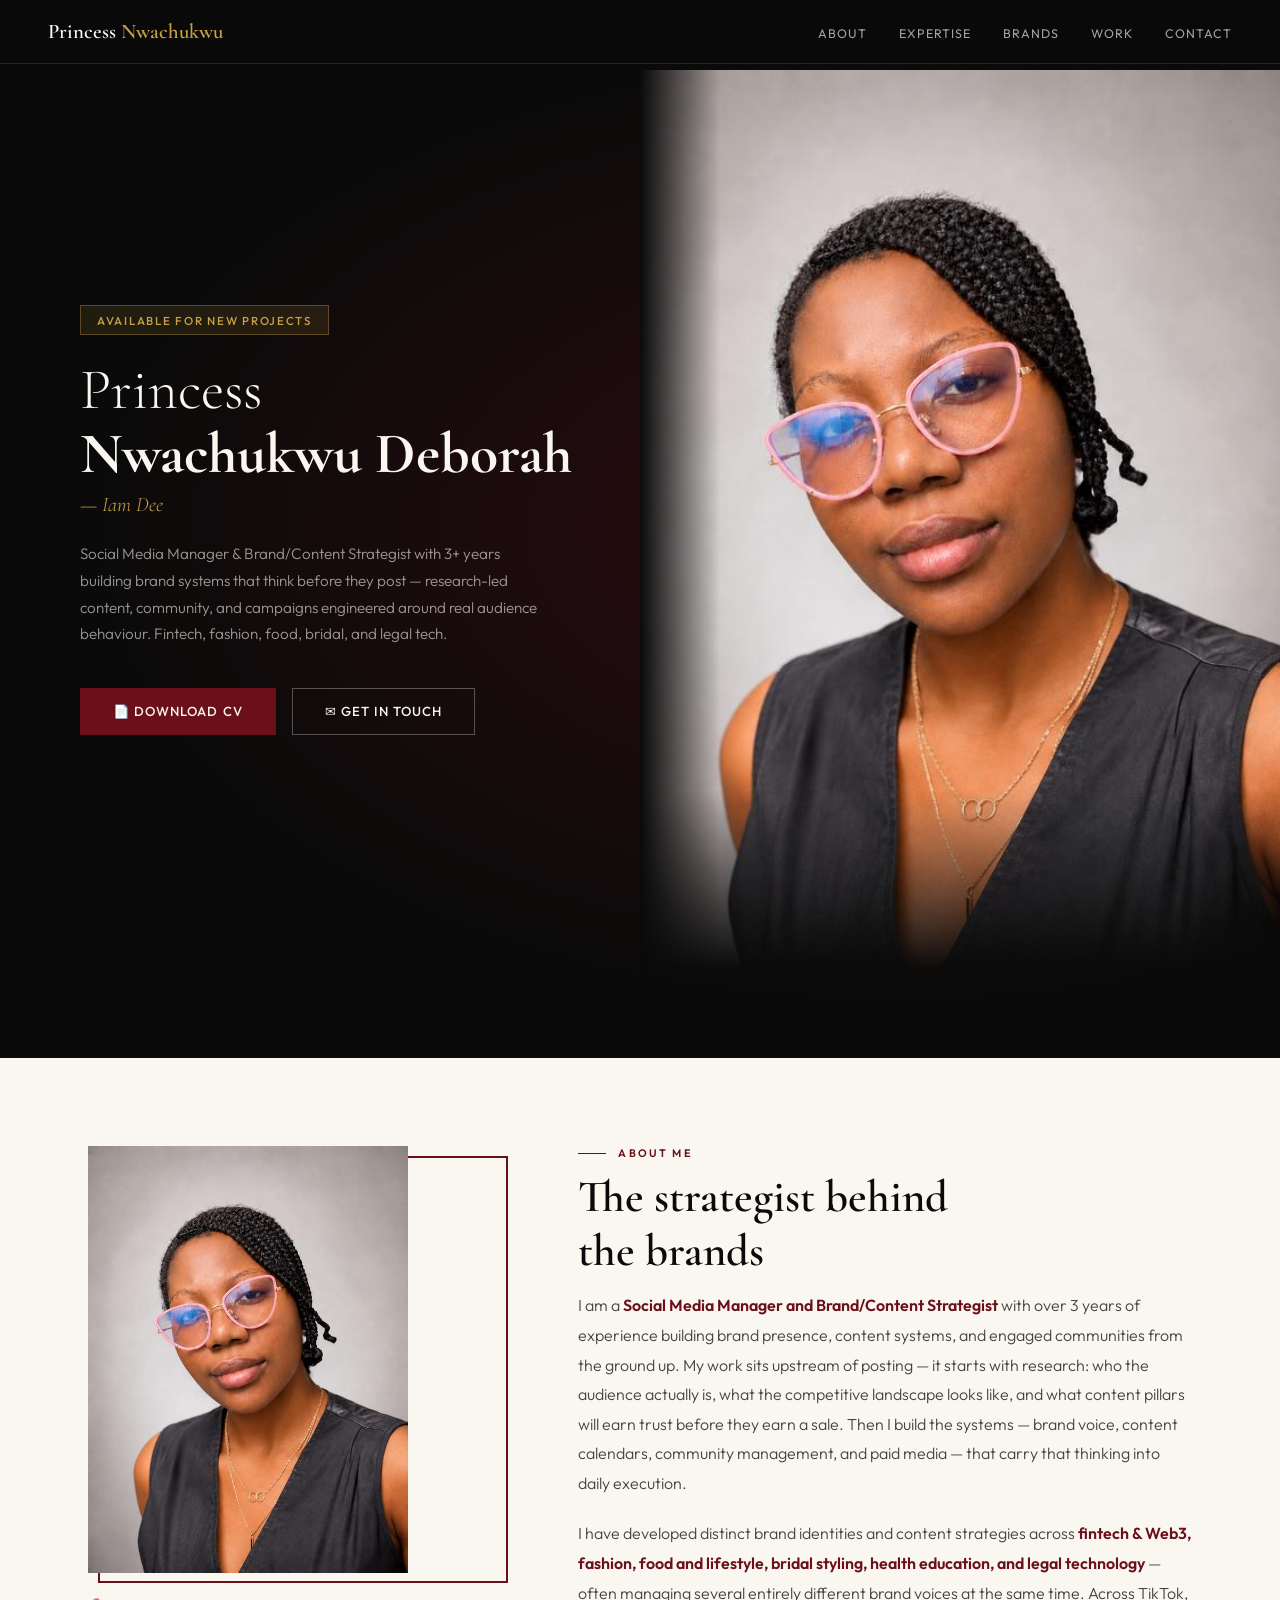
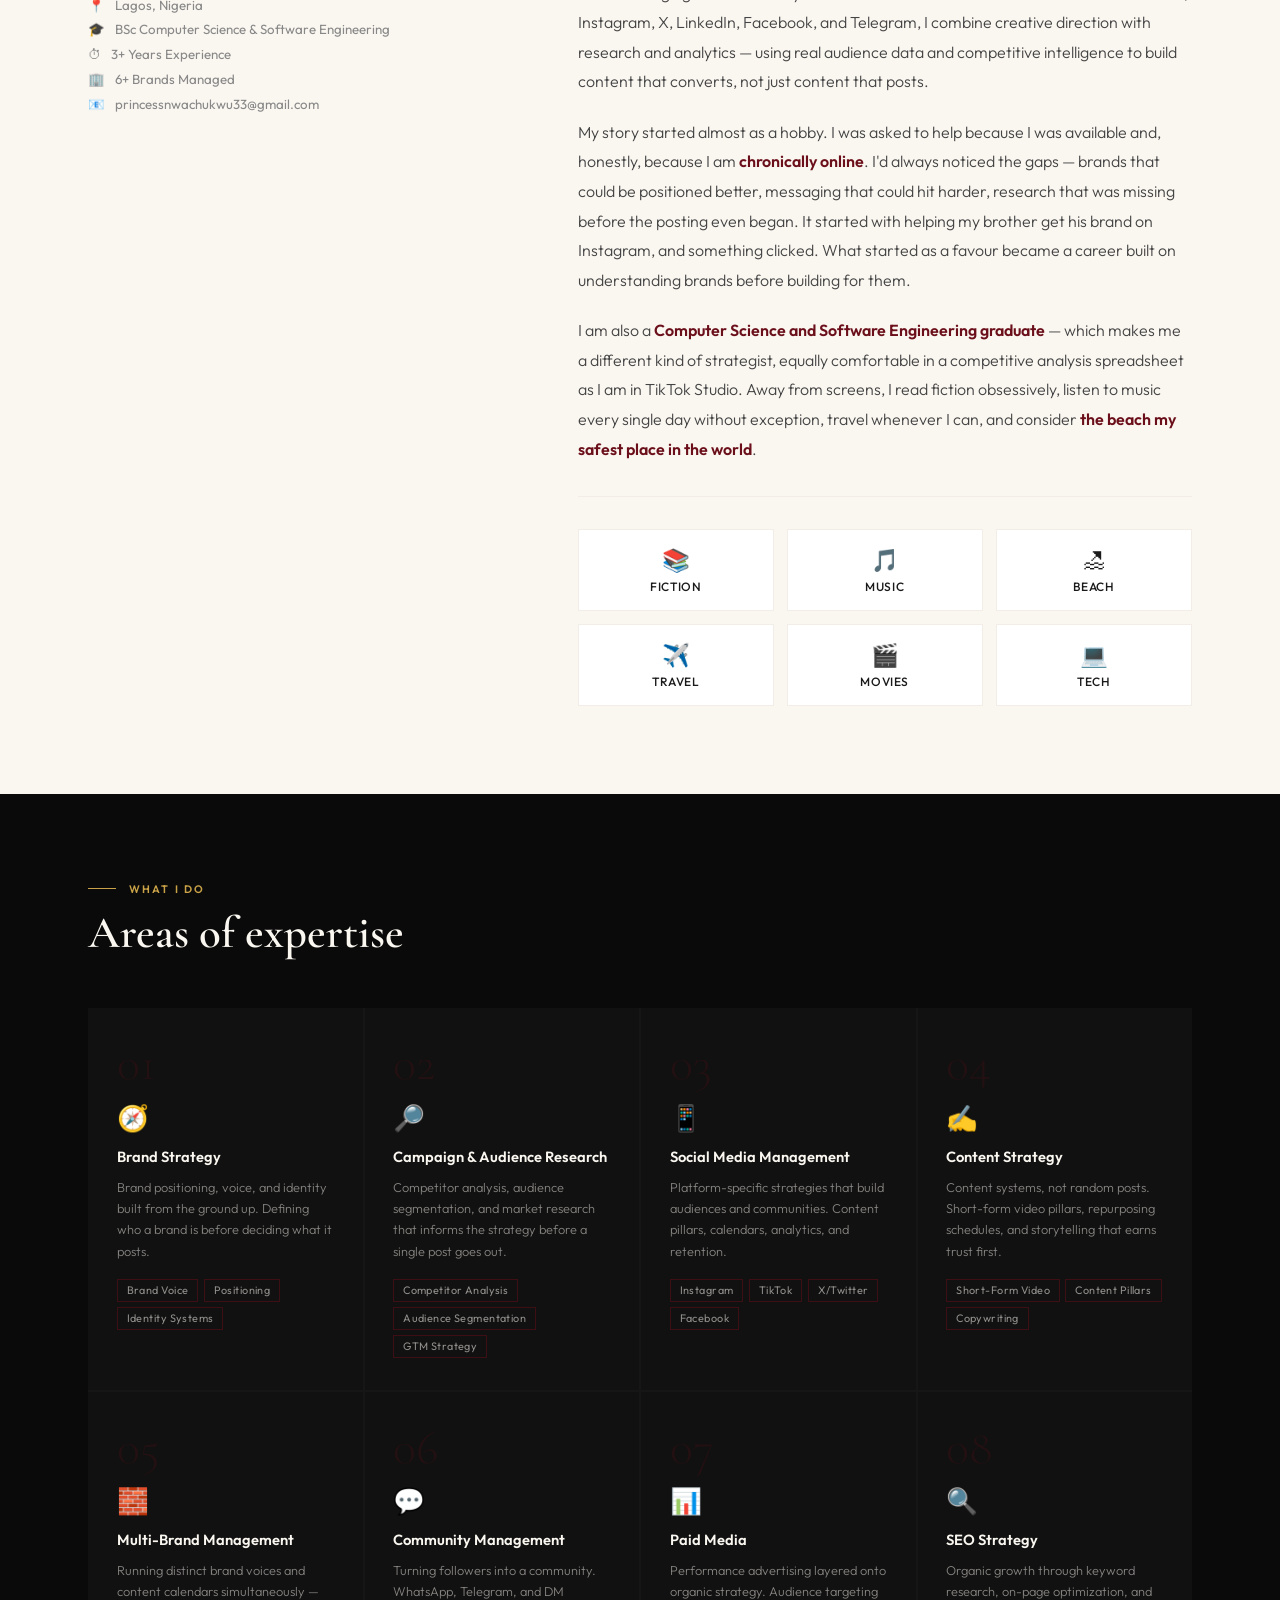
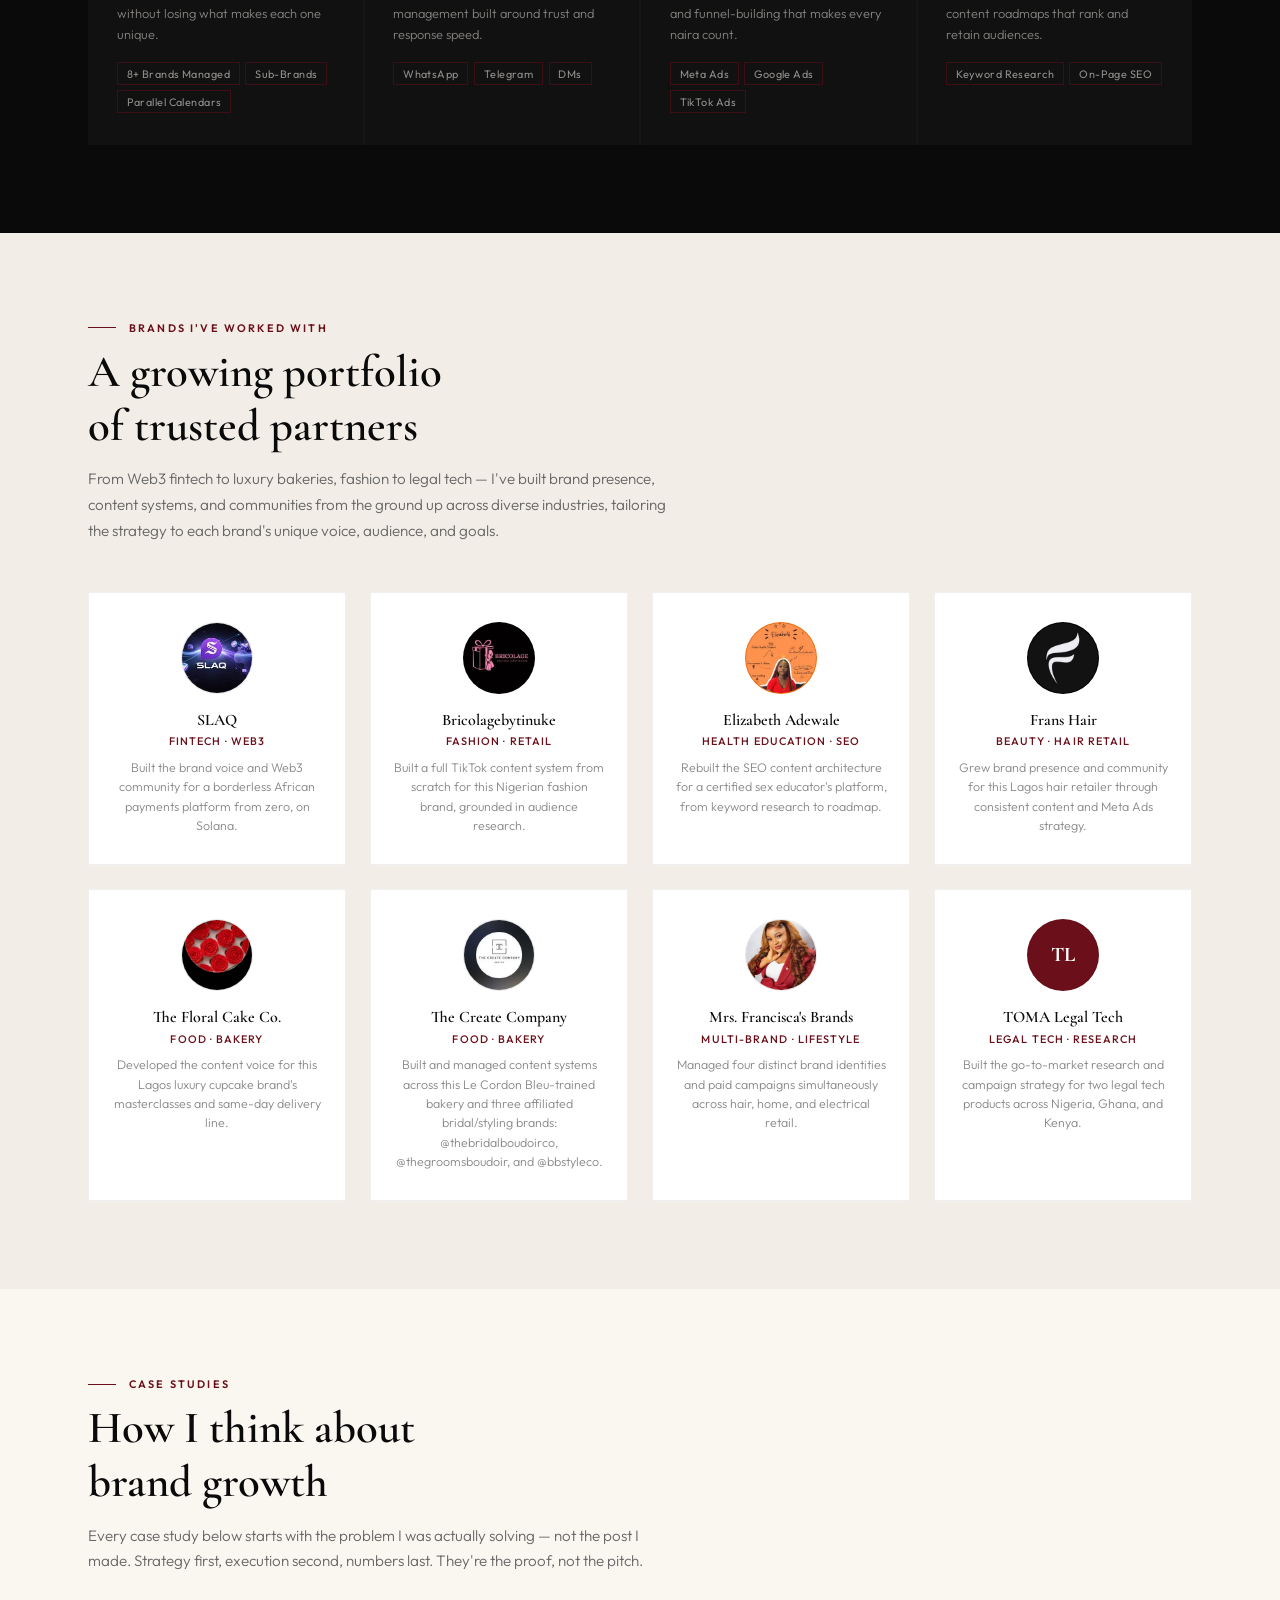
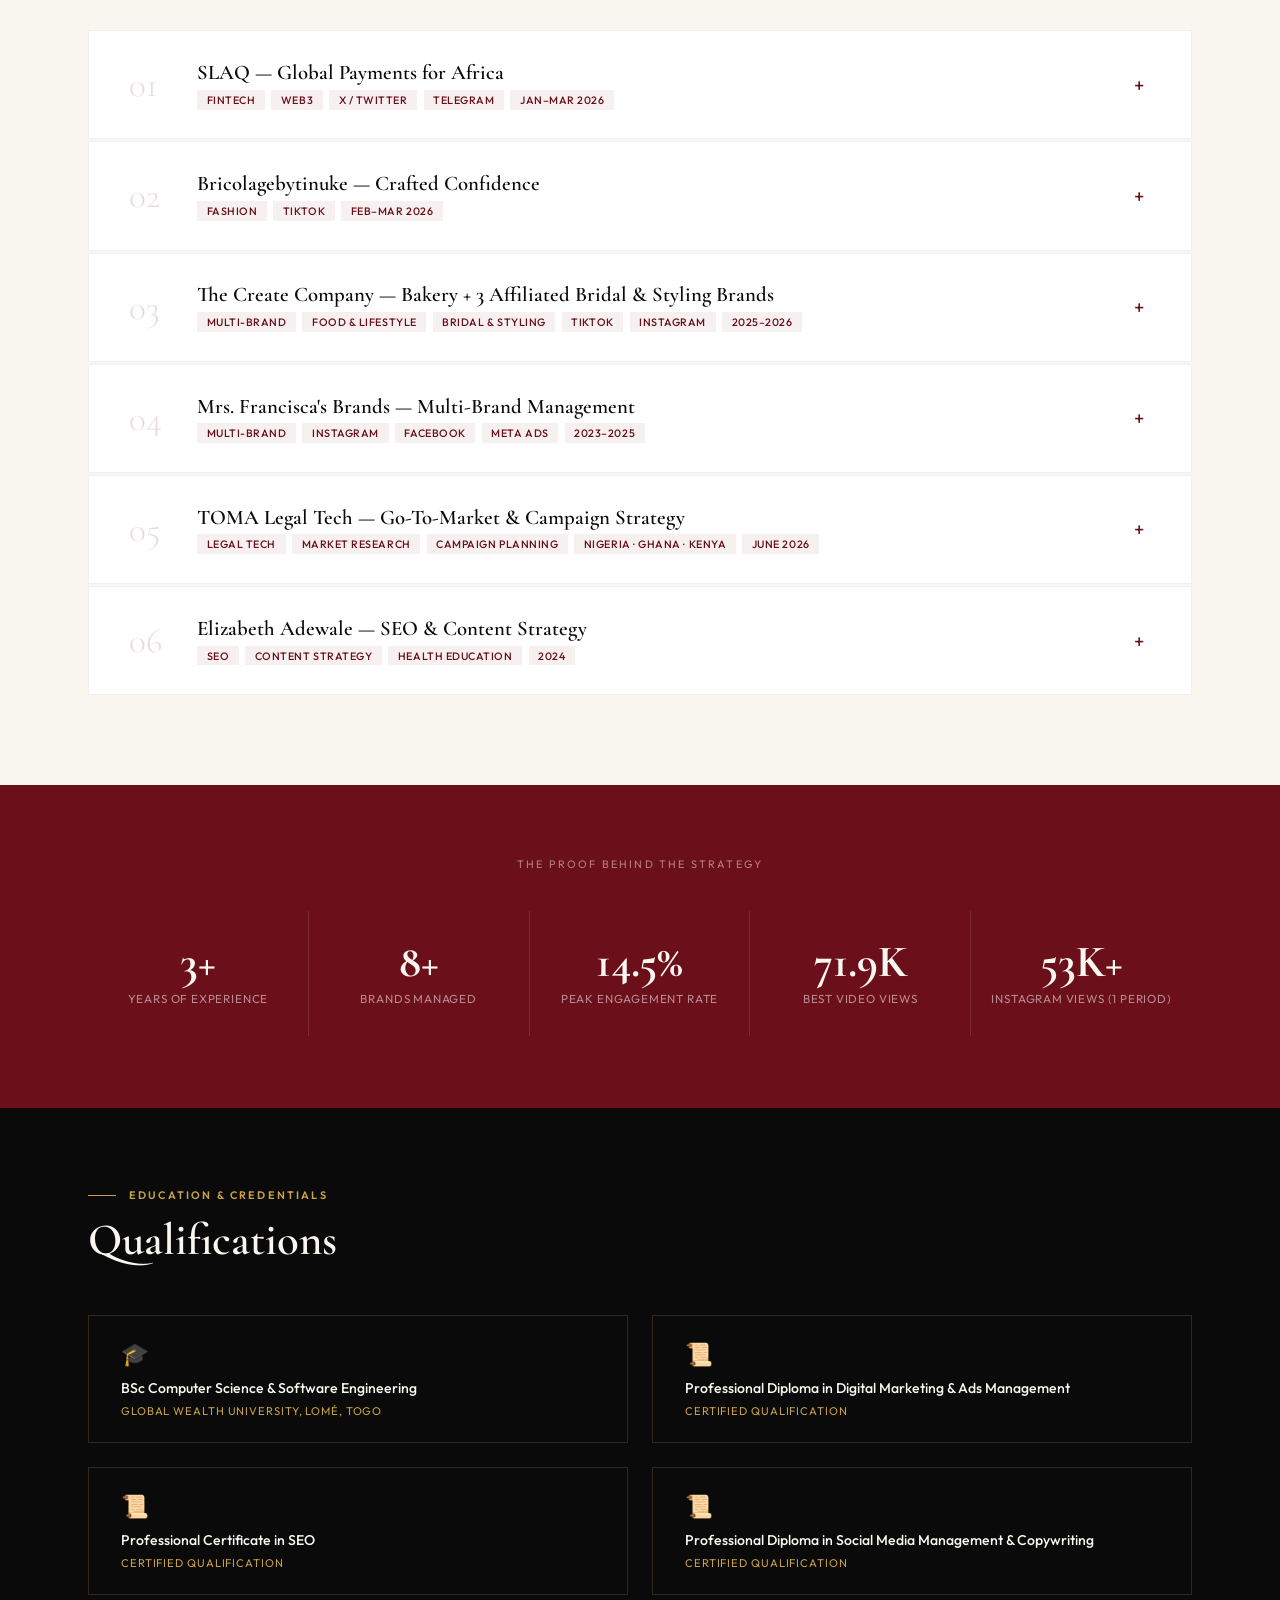
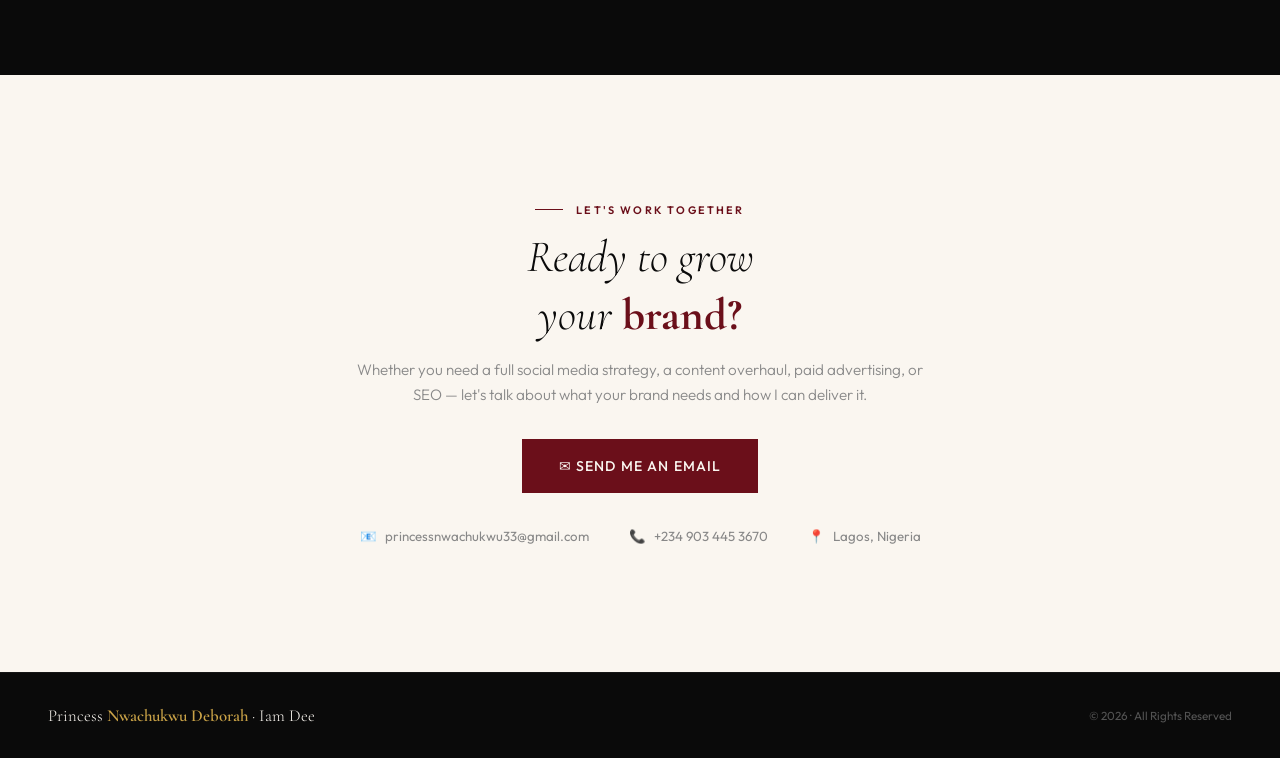
==== commit 5d0b09db: "marketing" ====
--- a/index.html
+++ b/index.html
@@ -1,630 +1,2064 @@
-<!DOCTYPE html>
+<!doctype html>
 <html lang="en">
-
-<head>
-  <meta charset="UTF-8">
-  <meta name="viewport" content="width=device-width, initial-scale=1.0">
-  <title>Princess Nwachukwu Deborah | Iam Dee</title>
-  <link
-    href="https://fonts.googleapis.com/css2?family=Cormorant+Garamond:ital,wght@0,300;0,400;0,600;0,700;1,300;1,400&family=Outfit:wght@300;400;500;600;700&display=swap"
-    rel="stylesheet">
-  <link rel="stylesheet" href="asset/css/style.css">
-</head>
-
-<body>
-
-  <nav>
-    <div class="nav-logo">Princess <span>Nwachukwu</span></div>
-    <ul class="nav-links">
-      <li><a href="#about">About</a></li>
-      <li><a href="#expertise">Expertise</a></li>
-      <li><a href="#brands">Brands</a></li>
-      <li><a href="#work">Work</a></li>
-      <li><a href="#contact">Contact</a></li>
-    </ul>
-  </nav>
-
-  <section id="hero">
-    <div class="hero-text">
-      <div class="hero-tag">Available for New Projects</div>
-      <h1 class="hero-name">Princess<strong>Nwachukwu Deborah</strong></h1>
-      <p class="hero-alias">— Iam Dee</p>
-      <p class="hero-desc">Marketing Strategist &amp; Social Media Performance Marketer with 3+ years building brands
-        that don't just show up online — they dominate. Fintech, fashion, food, and everything in between.</p>
-      <div class="hero-btns">
-        <a href="[data-uri]"
-          download="Princess_Nwachukwu_Deborah_CV.pdf" class="hero-cta">📄 Download CV</a>
-        <a href="mailto:princessnwachukwu33@gmail.com" class="hero-cta outline">✉ Get in Touch</a>
-      </div>
-    </div>
-    <div class="hero-image">
-      <img
-        src="[data-uri]"
-        alt="Princess Nwachukwu Deborah">
-    </div>
-  </section>
-
-  <section id="about">
-    <div class="container">
-      <div class="about-grid">
-        <div class="about-left fade-up">
-          <div class="about-photo-wrap">
-            <img
-              src="[data-uri]"
-              alt="Princess Nwachukwu Deborah">
-          </div>
-          <div class="quick-facts">
-            <div class="fact"><span>📍</span><span>Lagos, Nigeria</span></div>
-            <div class="fact"><span>🎓</span><span>BSc Computer Science &amp; Software Engineering</span></div>
-            <div class="fact"><span>⏱</span><span>3+ Years Experience</span></div>
-            <div class="fact"><span>🏢</span><span>6+ Brands Managed</span></div>
-            <div class="fact"><span>📧</span><span>princessnwachukwu33@gmail.com</span></div>
-          </div>
-        </div>
-        <div class="fade-up">
-          <div class="section-label">About Me</div>
-          <h2 class="section-title">The person behind<br>the strategy</h2>
-          <div class="about-body">
-            <p>I am a <strong>growth-focused Marketing Strategist and Social Media Performance Marketer</strong> with
-              over 3 years of experience driving brand visibility, audience growth, and revenue through social media,
-              paid advertising, and SEO. I build structured content systems that attract, engage, and convert — aligning
-              every marketing decision with product goals and turning engagement into measurable business outcomes.</p>
-            <p>I have managed brands across <strong>fintech, fashion, food and lifestyle, beauty, and health
-                education</strong> — running everything from full social media strategy and community management to Meta
-              Ads, TikTok campaigns, and technical SEO. Across platforms including TikTok, Instagram, X, Facebook,
-              LinkedIn, and Telegram, I don't just show up — I build presence that performs.</p>
-            <p>My story started almost as a hobby. I was asked to help because I was available and, honestly, because I
-              am <strong>chronically online</strong>. I'd always noticed the gaps — brands that could be positioned
-              better, messaging that could hit harder, content that could do more. It began with helping my brother get
-              his brand on Instagram, and something clicked. What started as a favour became a career I am genuinely
-              proud of.</p>
-            <p>I am also a <strong>Computer Science and Software Engineering graduate</strong> — which makes me a
-              different kind of strategist. Away from screens, I read fiction obsessively, listen to music every single
-              day without exception, travel whenever I can, and consider <strong>the beach my safest place in the
-                world</strong>.</p>
-          </div>
-          <div class="interests-grid">
-            <div class="int-item">
-              <div class="int-emoji">📚</div>
-              <div class="int-label">Fiction</div>
-            </div>
-            <div class="int-item">
-              <div class="int-emoji">🎵</div>
-              <div class="int-label">Music</div>
-            </div>
-            <div class="int-item">
-              <div class="int-emoji">🏖</div>
-              <div class="int-label">Beach</div>
-            </div>
-            <div class="int-item">
-              <div class="int-emoji">✈️</div>
-              <div class="int-label">Travel</div>
-            </div>
-            <div class="int-item">
-              <div class="int-emoji">🎬</div>
-              <div class="int-label">Movies</div>
-            </div>
-            <div class="int-item">
-              <div class="int-emoji">💻</div>
-              <div class="int-label">Tech</div>
-            </div>
-          </div>
+  <head>
+    <meta charset="UTF-8" />
+    <meta name="viewport" content="width=device-width, initial-scale=1.0" />
+    <title>Princess Nwachukwu Deborah | Iam Dee</title>
+    <link
+      href="https://fonts.googleapis.com/css2?family=Cormorant+Garamond:ital,wght@0,300;0,400;0,600;0,700;1,300;1,400&family=Outfit:wght@300;400;500;600;700&display=swap"
+      rel="stylesheet"
+    />
+    <style>
+      :root {
+        --m: #6b0f1a;
+        --ow: #faf6f0;
+        --ow2: #f2ede6;
+        --blk: #0a0a0a;
+        --gold: #c9a247;
+        --gray: #888;
+      }
+      * {
+        margin: 0;
+        padding: 0;
+        box-sizing: border-box;
+        min-width: 0;
+      }
+      html {
+        scroll-behavior: smooth;
+      }
+      body {
+        font-family: "Outfit", sans-serif;
+        background: var(--ow);
+        color: #1a1a1a;
+        overflow-x: hidden;
+      }
+
+      nav {
+        position: fixed;
+        top: 0;
+        left: 0;
+        right: 0;
+        z-index: 1000;
+        display: flex;
+        justify-content: space-between;
+        align-items: center;
+        padding: 1.2rem 3rem;
+        background: rgba(10, 10, 10, 0.97);
+        backdrop-filter: blur(10px);
+        border-bottom: 1px solid rgba(201, 162, 71, 0.2);
+      }
+      .nav-logo {
+        font-family: "Cormorant Garamond", serif;
+        font-size: 1.3rem;
+        font-weight: 600;
+        color: var(--ow);
+      }
+      .nav-logo span {
+        color: var(--gold);
+      }
+      .nav-links {
+        display: flex;
+        gap: 2rem;
+        list-style: none;
+      }
+      .nav-links a {
+        color: rgba(250, 246, 240, 0.65);
+        text-decoration: none;
+        font-size: 0.78rem;
+        font-weight: 400;
+        letter-spacing: 0.08em;
+        text-transform: uppercase;
+        transition: color 0.3s;
+      }
+      .nav-links a:hover {
+        color: var(--gold);
+      }
+
+      #hero {
+        min-height: 100vh;
+        background: var(--blk);
+        display: grid;
+        grid-template-columns: 1fr 1fr;
+        align-items: center;
+        padding-top: 70px;
+        position: relative;
+        overflow: hidden;
+      }
+      #hero::before {
+        content: "";
+        position: absolute;
+        inset: 0;
+        background: radial-gradient(
+          ellipse at 70% 50%,
+          rgba(107, 15, 26, 0.35) 0%,
+          transparent 65%
+        );
+        pointer-events: none;
+      }
+      .hero-text {
+        padding: 4rem 3rem 4rem 5rem;
+        z-index: 2;
+        animation: fadeInLeft 0.9s ease forwards;
+      }
+      .hero-tag {
+        display: inline-block;
+        background: rgba(201, 162, 71, 0.12);
+        border: 1px solid rgba(201, 162, 71, 0.35);
+        color: var(--gold);
+        font-size: 0.72rem;
+        font-weight: 500;
+        letter-spacing: 0.15em;
+        text-transform: uppercase;
+        padding: 0.4rem 1rem;
+        margin-bottom: 1.5rem;
+      }
+      .hero-name {
+        font-family: "Cormorant Garamond", serif;
+        font-size: clamp(2.5rem, 4.5vw, 4rem);
+        font-weight: 300;
+        color: var(--ow);
+        line-height: 1.1;
+        margin-bottom: 0.4rem;
+      }
+      .hero-name strong {
+        font-weight: 700;
+        display: block;
+      }
+      .hero-alias {
+        font-family: "Cormorant Garamond", serif;
+        font-size: 1.3rem;
+        font-style: italic;
+        color: var(--gold);
+        margin-bottom: 1.5rem;
+        font-weight: 300;
+      }
+      .hero-desc {
+        font-size: 0.95rem;
+        color: rgba(250, 246, 240, 0.6);
+        line-height: 1.75;
+        max-width: 460px;
+        margin-bottom: 2.5rem;
+        font-weight: 300;
+      }
+      .hero-btns {
+        display: flex;
+        gap: 1rem;
+        flex-wrap: wrap;
+      }
+      .hero-cta {
+        display: inline-flex;
+        align-items: center;
+        gap: 0.6rem;
+        background: var(--m);
+        color: var(--ow);
+        text-decoration: none;
+        padding: 0.9rem 2rem;
+        font-size: 0.82rem;
+        font-weight: 500;
+        letter-spacing: 0.08em;
+        text-transform: uppercase;
+        border: 1px solid var(--m);
+        transition: all 0.3s;
+        cursor: pointer;
+      }
+      .hero-cta:hover {
+        background: transparent;
+        border-color: var(--gold);
+        color: var(--gold);
+      }
+      .hero-cta.outline {
+        background: transparent;
+        border-color: rgba(250, 246, 240, 0.3);
+        color: var(--ow);
+      }
+      .hero-cta.outline:hover {
+        border-color: var(--gold);
+        color: var(--gold);
+      }
+      .hero-image {
+        position: relative;
+        height: 100vh;
+        overflow: hidden;
+      }
+      .hero-image img {
+        width: 100%;
+        height: 100%;
+        object-fit: cover;
+        object-position: center top;
+      }
+      .hero-image::before {
+        content: "";
+        position: absolute;
+        left: 0;
+        top: 0;
+        bottom: 0;
+        width: 80px;
+        background: linear-gradient(to right, var(--blk), transparent);
+        z-index: 2;
+      }
+      .hero-image::after {
+        content: "";
+        position: absolute;
+        bottom: 0;
+        left: 0;
+        right: 0;
+        height: 180px;
+        background: linear-gradient(to top, var(--blk), transparent);
+        z-index: 2;
+      }
+
+      section {
+        padding: 5.5rem 0;
+      }
+      .container {
+        max-width: 1200px;
+        margin: 0 auto;
+        padding: 0 3rem;
+      }
+      .section-label {
+        font-size: 0.68rem;
+        font-weight: 600;
+        letter-spacing: 0.2em;
+        text-transform: uppercase;
+        color: var(--m);
+        margin-bottom: 0.7rem;
+        display: flex;
+        align-items: center;
+        gap: 0.8rem;
+      }
+      .section-label::before {
+        content: "";
+        display: inline-block;
+        width: 28px;
+        height: 1px;
+        background: var(--m);
+      }
+      .section-title {
+        font-family: "Cormorant Garamond", serif;
+        font-size: clamp(1.9rem, 3.5vw, 2.8rem);
+        font-weight: 600;
+        line-height: 1.2;
+        color: var(--blk);
+        margin-bottom: 0.8rem;
+      }
+
+      #about {
+        background: var(--ow);
+      }
+      .about-grid {
+        display: grid;
+        grid-template-columns: 1fr 1.5fr;
+        gap: 5rem;
+        align-items: start;
+      }
+      .about-left {
+        position: sticky;
+        top: 100px;
+      }
+      .about-photo-wrap {
+        position: relative;
+        margin-bottom: 1.5rem;
+      }
+      .about-photo-wrap img {
+        width: 100%;
+        max-width: 320px;
+        aspect-ratio: 3/4;
+        object-fit: cover;
+        object-position: top;
+        display: block;
+      }
+      .about-photo-wrap::after {
+        content: "";
+        position: absolute;
+        bottom: -10px;
+        right: -10px;
+        left: 10px;
+        top: 10px;
+        border: 2px solid var(--m);
+        z-index: -1;
+      }
+      .quick-facts {
+        margin-top: 1.5rem;
+        display: flex;
+        flex-direction: column;
+        gap: 0.55rem;
+      }
+      .fact {
+        display: flex;
+        align-items: center;
+        gap: 0.6rem;
+        font-size: 0.83rem;
+        color: var(--gray);
+      }
+      .about-body {
+        font-size: 1rem;
+        line-height: 1.85;
+        color: #444;
+        font-weight: 300;
+      }
+